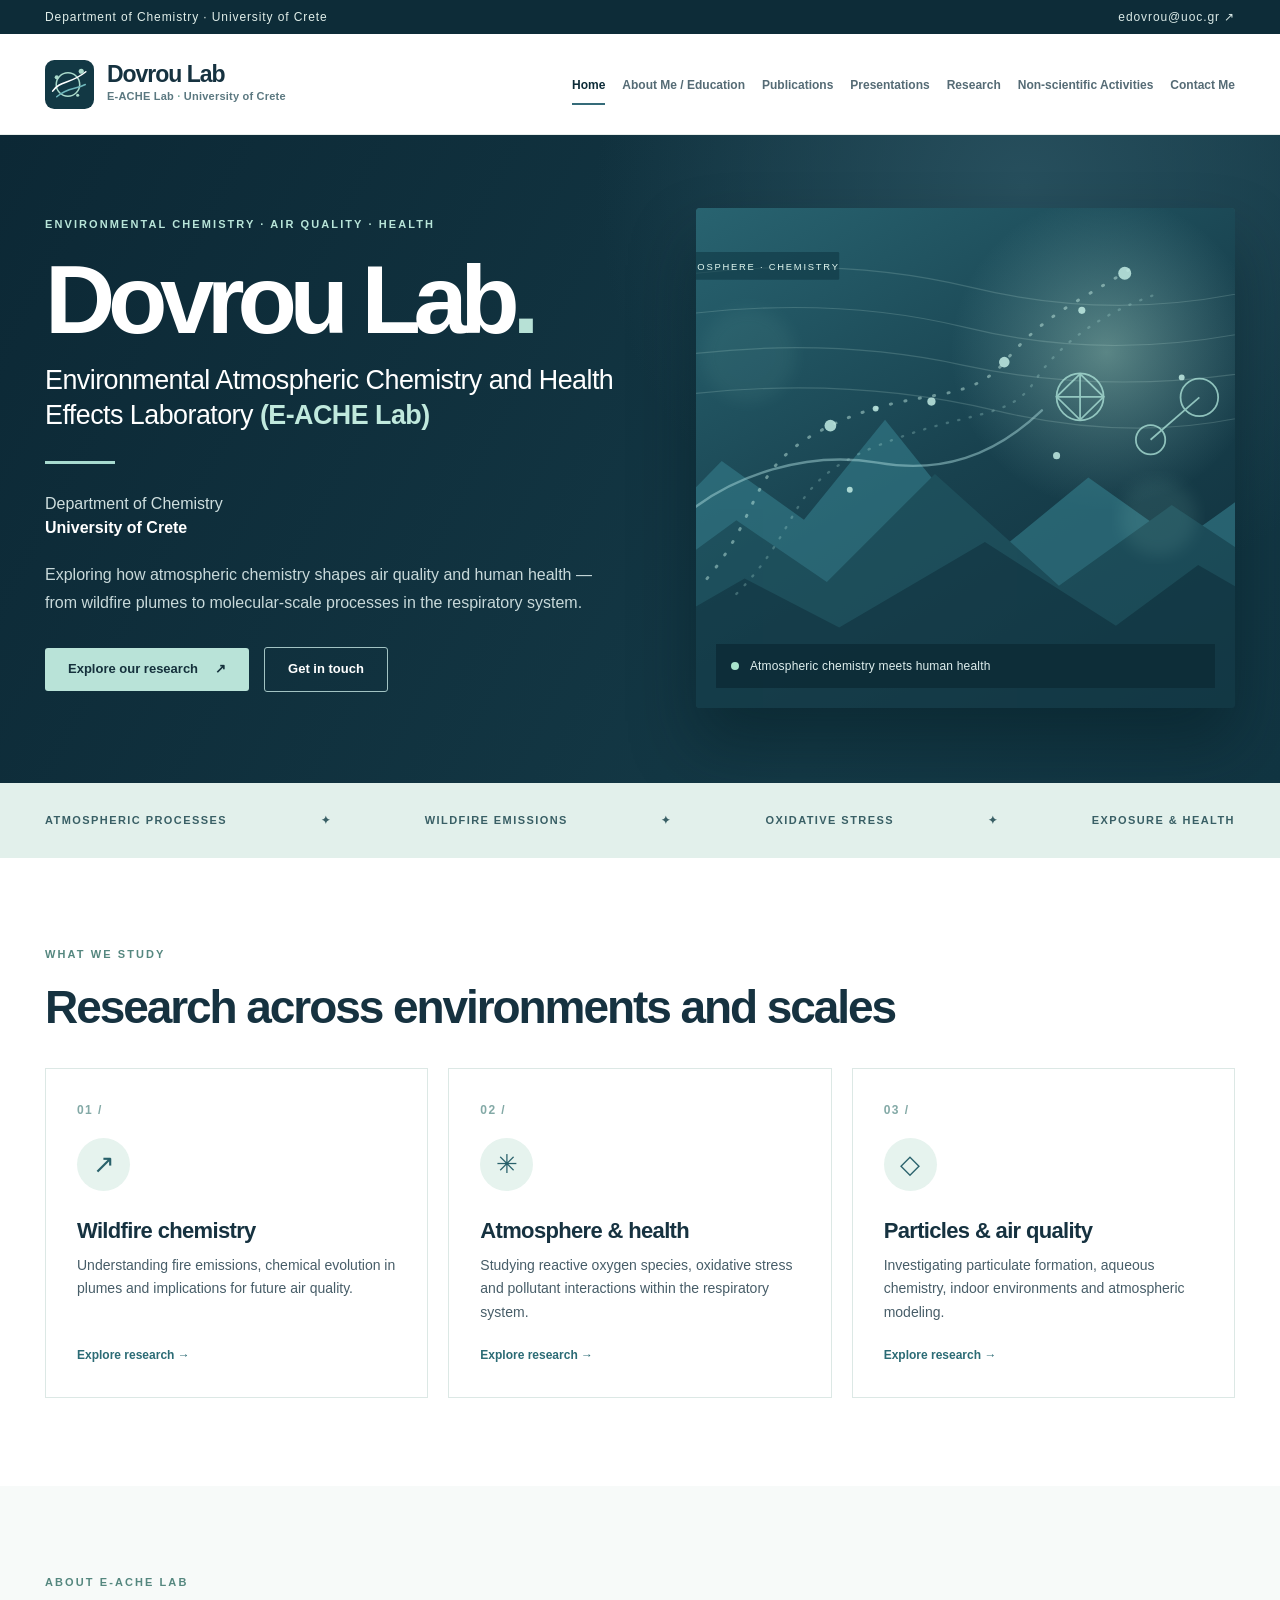
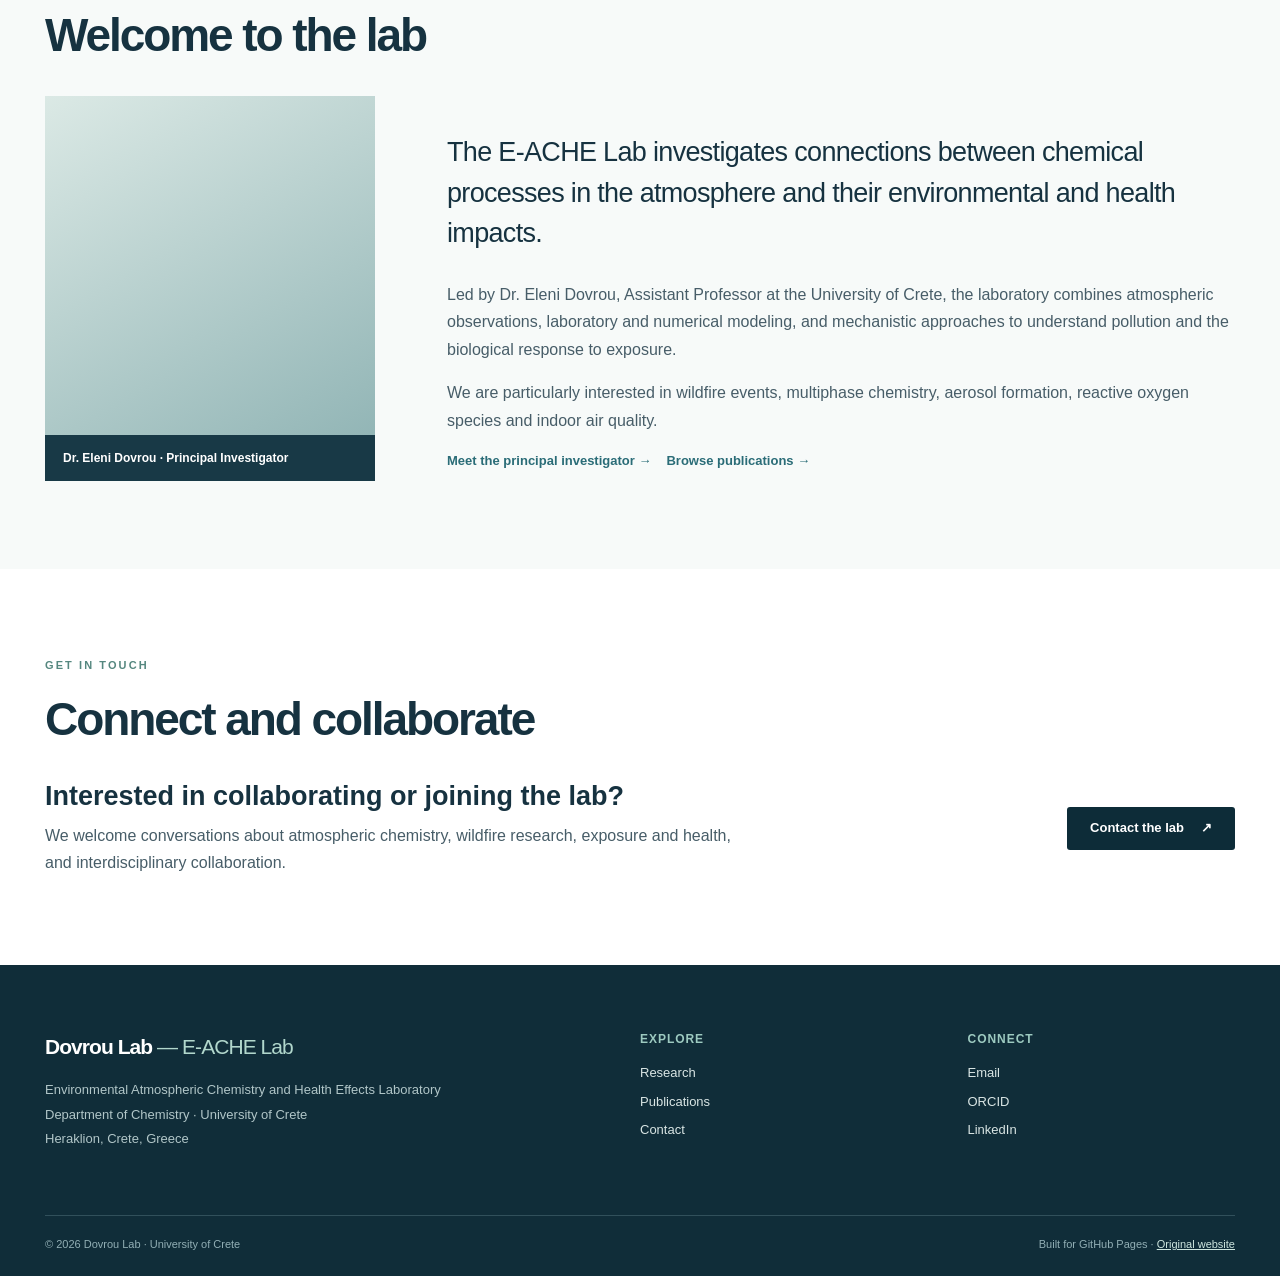
==== index.html @ 95f40e35 "Add files via upload" ====
<!doctype html>
<html lang="en">
<head>
<meta charset="utf-8">
<meta name="viewport" content="width=device-width, initial-scale=1">
<meta name="theme-color" content="#113341">
<meta name="description" content="Environmental Atmospheric Chemistry and Health Effects Laboratory (E-ACHE Lab), Department of Chemistry, University of Crete. Research on wildfire chemistry, air quality and human health.">
<title>Home | Dovrou Lab - Environmental Atmospheric Chemistry and Health Effects Laboratory (E-ACHE Lab) | Department of Chemistry | University of Crete</title>
<link rel="icon" type="image/svg+xml" href="assets/favicon.svg">
<link rel="stylesheet" href="assets/style.css">
</head>
<body>
<a class="skip-link" href="#main">Skip to content</a>
<div class="utility-bar"><div class="container utility-inner"><span>Department of Chemistry · University of Crete</span><a href="mailto:edovrou@uoc.gr">edovrou@uoc.gr <span aria-hidden="true">↗</span></a></div></div>
<header class="site-header"><div class="container header-row">
<a class="brand" href="index.html" aria-label="Dovrou Lab — Home"><img src="assets/logo-mark.svg" alt="" class="brand-mark"><span class="brand-copy"><strong>Dovrou Lab</strong><small>E-ACHE Lab <span class="brand-dot">·</span> University of Crete</small></span></a>
<button class="menu-toggle" type="button" aria-expanded="false" aria-controls="site-nav" aria-label="Open navigation"><span></span><span></span><span></span></button>
<nav class="site-nav" id="site-nav" aria-label="Main navigation"><a href="index.html" aria-current="page">Home</a>
<a href="about-me.html" >About Me / Education</a>
<a href="publications.html" >Publications</a>
<a href="presentations.html" >Presentations</a>
<a href="research.html" >Research</a>
<a href="non-scientific-activities.html" >Non-scientific Activities</a>
<a href="contact-me.html" >Contact Me</a></nav>
</div></header>
<main id="main">
<section class="hero"><div class="container hero-grid"><div class="hero-text">
<div class="eyebrow light">ENVIRONMENTAL CHEMISTRY · AIR QUALITY · HEALTH</div>
<h1>Dovrou Lab<span class="hero-accent">.</span></h1><p class="hero-full-name">Environmental Atmospheric Chemistry and Health Effects Laboratory <strong>(E-ACHE Lab)</strong></p>
<div class="hero-rule"></div><p class="hero-affiliation">Department of Chemistry<br><strong>University of Crete</strong></p>
<p class="hero-lead">Exploring how atmospheric chemistry shapes air quality and human health — from wildfire plumes to molecular-scale processes in the respiratory system.</p>
<div class="button-row"><a href="research.html" class="btn btn-primary">Explore our research <span aria-hidden="true">↗</span></a><a href="contact-me.html" class="btn btn-ghost">Get in touch</a></div></div>
<div class="hero-visual"><img class="hero-art" src="assets/atmosphere.svg" alt="Illustration of atmospheric layers, mountains and particle transport"><div class="hero-caption"><span class="dot"></span> Atmospheric chemistry meets human health</div></div>
</div></section>
<section class="info-strip"><div class="container info-strip-inner"><span>ATMOSPHERIC PROCESSES</span><span aria-hidden="true">✦</span><span>WILDFIRE EMISSIONS</span><span aria-hidden="true">✦</span><span>OXIDATIVE STRESS</span><span aria-hidden="true">✦</span><span>EXPOSURE &amp; HEALTH</span></div></section><section class="section "><div class="container"><div class="eyebrow">WHAT WE STUDY</div><h2 class="section-title">Research across environments and scales</h2><div class="cards three"><a class="feature-card" href="research.html#wildfires"><span class="number">01 /</span><div class="feature-icon">↗</div><h3>Wildfire chemistry</h3><p>Understanding fire emissions, chemical evolution in plumes and implications for future air quality.</p><span class="card-link">Explore research →</span></a><a class="feature-card" href="research.html#health"><span class="number">02 /</span><div class="feature-icon">✳</div><h3>Atmosphere &amp; health</h3><p>Studying reactive oxygen species, oxidative stress and pollutant interactions within the respiratory system.</p><span class="card-link">Explore research →</span></a><a class="feature-card" href="research.html#particles"><span class="number">03 /</span><div class="feature-icon">◇</div><h3>Particles &amp; air quality</h3><p>Investigating particulate formation, aqueous chemistry, indoor environments and atmospheric modeling.</p><span class="card-link">Explore research →</span></a></div></div></section><section class="section soft"><div class="container"><div class="eyebrow">ABOUT E-ACHE LAB</div><h2 class="section-title">Welcome to the lab</h2><div class="welcome-grid"><div class="welcome-photo"><img src="https://static.wixstatic.com/media/86a80d_1ec014b81a7040d8a2a1d20123b29186~mv2.jpg/v1/fill/w_546,h_720,al_c,q_85,enc_auto/20230917_143128_n.jpg" alt="Portrait of Eleni Dovrou" loading="lazy" onerror="this.style.display='none'"><span class="image-note">Dr. Eleni Dovrou · Principal Investigator</span></div><div class="welcome-copy"><p class="large-copy">The E-ACHE Lab investigates connections between chemical processes in the atmosphere and their environmental and health impacts.</p><p>Led by Dr. Eleni Dovrou, Assistant Professor at the University of Crete, the laboratory combines atmospheric observations, laboratory and numerical modeling, and mechanistic approaches to understand pollution and the biological response to exposure.</p><p>We are particularly interested in wildfire events, multiphase chemistry, aerosol formation, reactive oxygen species and indoor air quality.</p><div class="button-row"><a href="about-me.html" class="text-link">Meet the principal investigator →</a><a href="publications.html" class="text-link">Browse publications →</a></div></div></div></div></section><section class="section "><div class="container"><div class="eyebrow">GET IN TOUCH</div><h2 class="section-title">Connect and collaborate</h2><div class="closing-grid"><div><h3>Interested in collaborating or joining the lab?</h3><p>We welcome conversations about atmospheric chemistry, wildfire research, exposure and health, and interdisciplinary collaboration.</p></div><a class="btn btn-dark" href="mailto:edovrou@uoc.gr?subject=E-ACHE%20Lab%20enquiry">Contact the lab <span aria-hidden="true">↗</span></a></div></div></section></main>
<footer class="site-footer"><div class="container footer-grid"><div><div class="footer-brand">Dovrou Lab <span>— E-ACHE Lab</span></div><p>Environmental Atmospheric Chemistry and Health Effects Laboratory<br>Department of Chemistry · University of Crete<br>Heraklion, Crete, Greece</p></div><div class="footer-links"><b>Explore</b><a href="research.html">Research</a><a href="publications.html">Publications</a><a href="contact-me.html">Contact</a></div><div class="footer-links"><b>Connect</b><a href="mailto:edovrou@uoc.gr">Email</a><a href="https://orcid.org/0000-0003-0564-9573" target="_blank" rel="noopener noreferrer">ORCID</a><a href="https://www.linkedin.com/in/eleni-dovrou-5372a9a3/" target="_blank" rel="noopener noreferrer">LinkedIn</a></div></div><div class="container footer-bottom"><span>© <span id="year">2026</span> Dovrou Lab · University of Crete</span><span>Built for GitHub Pages · <a href="https://dovrouel.wixsite.com/elenidovrou" target="_blank" rel="noopener noreferrer">Original website</a></span></div></footer>
<script src="assets/main.js" defer></script>
</body></html>
---- assets/style.css ----
/* E-ACHE Lab — easy-to-edit static GitHub Pages theme */
:root{--ink:#163240;--deep:#0d2c38;--deep2:#163c49;--body:#475d68;--accent:#b7e1d6;--mint:#d9ede7;--mint2:#f0f7f5;--paper:#fff;--mist:#f7faf9;--border:#dce8e5;--blue:#356b79;--shadow:0 20px 60px rgba(13,44,56,.09);--max:1190px}
*{box-sizing:border-box}html{scroll-behavior:smooth}body{margin:0;color:var(--ink);background:var(--paper);font:16px/1.72 -apple-system,BlinkMacSystemFont,"Segoe UI",Arial,sans-serif;-webkit-font-smoothing:antialiased}img{max-width:100%;height:auto}a{color:inherit}a:hover{text-decoration:none}a:focus-visible,button:focus-visible{outline:3px solid #65a5ac;outline-offset:4px}.container{width:min(var(--max),calc(100% - 72px));margin:auto}.skip-link{position:absolute;z-index:1000;top:-90px;left:12px;color:#fff;background:var(--deep);padding:12px 18px}.skip-link:focus{top:12px}.utility-bar{background:var(--deep);color:#e0eee9;font-size:12px;letter-spacing:.075em}.utility-inner{min-height:34px;display:flex;align-items:center;justify-content:space-between;gap:16px}.utility-inner a{text-decoration:none;color:#d9e9e6}.utility-inner a:hover{color:white}.site-header{position:relative;z-index:40;background:#fff;box-shadow:0 1px 0 #e8eeeb}.header-row{min-height:100px;display:flex;align-items:center;justify-content:space-between;gap:28px}.brand{display:inline-flex;gap:13px;align-items:center;text-decoration:none;flex-shrink:0}.brand-mark{width:49px;height:49px}.brand-copy{display:flex;flex-direction:column;gap:0}.brand-copy strong{font-size:23px;letter-spacing:-.045em;font-weight:780;line-height:1.12}.brand-copy small{font-size:11px;font-weight:700;letter-spacing:.02em;color:#5b7880}.brand-dot{color:#79a99f}.site-nav{display:flex;align-items:center;gap:17px}.site-nav a{padding:37px 0 34px;min-height:44px;text-decoration:none;font-size:12px;white-space:nowrap;font-weight:650;color:#556b75;position:relative;transition:color .2s}.site-nav a:after{content:"";position:absolute;bottom:25px;height:2px;left:0;right:0;background:var(--blue);transform:scaleX(0);transform-origin:left;transition:transform .2s}.site-nav a:hover,.site-nav a[aria-current="page"]{color:var(--deep)}.site-nav a[aria-current="page"]:after,.site-nav a:hover:after{transform:scaleX(1)}.menu-toggle{display:none;background:white;border:1px solid var(--border);border-radius:7px;padding:10px;cursor:pointer}.menu-toggle span{display:block;width:22px;height:2px;margin:4px 0;background:var(--ink)}
.eyebrow{text-transform:uppercase;font-size:11px;line-height:1.5;font-weight:800;letter-spacing:.19em;color:#55877f;margin-bottom:18px}.eyebrow.light{color:#b8e5d9}.hero{position:relative;background:radial-gradient(circle at 80% 8%,#274f5d 0,transparent 36%),linear-gradient(118deg,#0c2835 0,#143946 70%,#113542 100%);color:#fff;overflow:hidden}.hero-grid{display:grid;grid-template-columns:minmax(0,1.05fr) minmax(0,.95fr);align-items:center;gap:55px;min-height:635px}.hero-text{padding:82px 0 91px}.hero h1{font-size:clamp(64px,7.6vw,112px);font-weight:760;line-height:1;letter-spacing:-.075em;margin:0 0 15px}.hero-accent{color:var(--accent)}.hero-full-name{max-width:690px;font-size:clamp(21px,2.1vw,29px);line-height:1.3;font-weight:410;letter-spacing:-.02em;margin:0}.hero-full-name strong{font-weight:750;color:#c0e9dd}.hero-rule{width:70px;height:3px;background:#a7dacf;margin:28px 0}.hero-affiliation{font-size:16px;line-height:1.5;color:#cfdfdf;margin:0 0 21px}.hero-affiliation strong{color:#fff}.hero-lead{font-size:16px;line-height:1.75;color:#c8d9da;max-width:580px;margin:0 0 30px}.button-row{display:flex;align-items:center;flex-wrap:wrap;gap:15px}.btn{border-radius:3px;text-decoration:none;padding:13px 23px;display:inline-flex;align-items:center;justify-content:center;gap:17px;font-size:13px;line-height:1.3;font-weight:760;transition:transform .2s,box-shadow .2s,background .2s}.btn:hover{transform:translateY(-2px);box-shadow:0 12px 30px rgba(0,0,0,.12)}.btn-primary{color:#15313c;background:#b9e3d8}.btn-primary:hover{background:#d8f1e9}.btn-ghost{color:#fff;border:1px solid #a2c3c3}.btn-ghost:hover{background:#ffffff1c}.btn-dark{color:#fff;background:var(--deep)}.btn-dark:hover{background:#235262}.hero-visual{position:relative;height:500px;border-radius:4px;background:linear-gradient(150deg,#3e7680aa,#16425044);box-shadow:0 35px 65px #03161b66;overflow:hidden}.hero-art{width:100%;height:100%;object-fit:cover}.hero-caption{position:absolute;bottom:20px;left:20px;right:20px;background:#0d2c38e8;color:#dfefee;padding:12px 15px;display:flex;align-items:center;gap:11px;font-size:12px;letter-spacing:.015em}.dot{width:8px;height:8px;flex-shrink:0;border-radius:50%;background:#a9e4ce}.info-strip{background:#e2f0eb}.info-strip-inner{display:flex;gap:18px;flex-wrap:wrap;min-height:75px;align-items:center;justify-content:space-between;font-size:11px;font-weight:780;letter-spacing:.13em;color:#395f65}.section{padding:88px 0}.section.soft{background:var(--mist)}.section-title{font-size:clamp(30px,4vw,46px);letter-spacing:-.045em;line-height:1.2;font-weight:750;margin:0 0 33px}.cards{display:grid;gap:20px}.cards.three{grid-template-columns:repeat(3,1fr)}.feature-card{border:1px solid var(--border);padding:31px;min-height:320px;display:flex;flex-direction:column;text-decoration:none;transition:transform .2s,box-shadow .2s,border .2s;background:#fff}.feature-card:hover{transform:translateY(-5px);box-shadow:var(--shadow);border-color:#a7cdc5}.feature-card .number{font-weight:750;color:#83a9a6;letter-spacing:.12em;font-size:12px}.feature-icon{display:grid;place-items:center;background:#e6f3ee;color:#29616b;border-radius:50%;width:53px;height:53px;margin:17px 0;font-size:26px}.feature-card h3{font-size:22px;letter-spacing:-.03em;margin:4px 0}.feature-card p{color:var(--body);font-size:14px;line-height:1.7;margin:0 0 20px}.card-link{margin-top:auto;font-size:12px;font-weight:800;color:#2b6b75}.welcome-grid{display:grid;grid-template-columns:330px minmax(0,1fr);gap:72px;align-items:center}.welcome-photo{min-height:385px;background:linear-gradient(150deg,#dbe9e5,#8cb1b2);position:relative;display:flex;flex-direction:column;justify-content:flex-end}.welcome-photo img{width:100%;height:430px;object-fit:cover;object-position:center 35%;display:block}.image-note{display:block;background:#183946;color:white;font-size:12px;font-weight:700;padding:13px 18px}.welcome-copy p{color:var(--body)}.welcome-copy .large-copy,.large-copy{font-size:clamp(20px,2.6vw,27px);line-height:1.5;color:var(--ink);font-weight:480;letter-spacing:-.025em}.text-link{font-size:13px;text-decoration:none;font-weight:750;color:#2a6c77}.text-link:hover{text-decoration:underline}.closing-grid{display:flex;gap:40px;align-items:center;justify-content:space-between}.closing-grid h3{font-size:27px;line-height:1.25;margin:0 0 8px}.closing-grid p{color:var(--body);margin:0;max-width:700px}.closing-grid .btn{flex-shrink:0}.page-intro{background:linear-gradient(130deg,#f1f7f4,#e9f2f0);padding:80px 0 73px;border-bottom:1px solid var(--border)}.page-intro h1{font-size:clamp(40px,5vw,65px);letter-spacing:-.057em;line-height:1.13;margin:0 0 14px}.page-intro p{font-size:17px;color:#55717a;margin:0;max-width:690px}.bio-grid{display:grid;grid-template-columns:minmax(0,1fr) 370px;gap:70px;align-items:start}.bio-grid p{color:var(--body)}.bio-role{font-weight:760;color:#357b82;font-size:14px;margin:-18px 0 22px}.profile-portrait{background:linear-gradient(120deg,#dceee9,#a7c5c5);min-height:330px}.profile-portrait img{display:block;width:100%;height:330px;object-fit:cover}.photo-credit{display:block;font-size:11px;padding:12px 14px;color:#43606b}.small-note{font-size:12px;color:#7d8c91!important}.timeline{max-width:860px}.timeline-entry{display:grid;grid-template-columns:140px 1fr;gap:45px;padding:25px 0;border-top:1px solid var(--border)}.timeline-entry:last-child{border-bottom:1px solid var(--border)}.time{font-size:25px;font-weight:800;color:#3c7e7d}.timeline-entry h3{font-size:20px;margin:0 0 4px;letter-spacing:-.025em}.timeline-entry p{color:var(--body);margin:0}.experience-list{display:grid;grid-template-columns:repeat(2,1fr);gap:24px}.experience-list article{padding:27px;border:1px solid var(--border)}.experience-list h3{font-size:19px;line-height:1.4;margin:4px 0 9px}.experience-list p{margin:0;color:var(--body);font-size:14px}.badge-small{font-size:10px;font-weight:800;letter-spacing:.14em;color:#51877f}.tag-list{display:flex;flex-wrap:wrap;gap:11px}.tag-list span{background:#e3eeea;color:#34535b;font-size:13px;padding:10px 15px;border-radius:3px;font-weight:600}.research-lead{display:grid;grid-template-columns:1.05fr .95fr;gap:58px;align-items:center}.research-lead p{color:var(--body)}.research-lead .large-copy{color:var(--ink)}.research-lead img{border-radius:3px;width:100%;height:360px;object-fit:cover;background:#154658}.research-areas{border-top:1px solid #cddeda}.research-area{display:grid;grid-template-columns:75px 1fr 30px;gap:35px;align-items:start;padding:37px 5px;border-bottom:1px solid #cddeda;scroll-margin-top:40px}.research-number{font-size:12px;font-weight:780;letter-spacing:.11em;color:#62a29c}.research-area h2{font-size:26px;margin:-8px 0 8px;letter-spacing:-.035em}.research-area p{color:var(--body);max-width:820px;margin:0}.research-area>a{text-decoration:none;font-size:22px;color:#578a8c}.section-intro{color:var(--body);max-width:780px}.institution-grid,.social-grid{display:grid;grid-template-columns:repeat(2,1fr);gap:17px;margin-top:29px}.institution-grid a,.social-grid a{border:1px solid var(--border);padding:24px;text-decoration:none;display:flex;justify-content:space-between;align-items:center;gap:20px;transition:background .2s}.institution-grid a:hover,.social-grid a:hover{background:var(--mint2)}.institution-grid strong,.social-grid strong{font-size:15px;max-width:230px}.institution-grid span,.social-grid span{font-size:12px;color:#618085;text-align:right;max-width:190px}.research-figure{max-width:820px}.research-figure img{display:block;width:100%;background:#e5f1ed;border:1px solid var(--border)}.research-figure p{font-size:12px;color:#6d8289;margin:8px 0}.list-heading{display:flex;align-items:end;justify-content:space-between;gap:40px;margin-bottom:34px}.list-heading h2{font-size:27px;letter-spacing:-.025em;margin:0}.list-heading p{max-width:420px;font-size:13px;color:#697e84;margin:0}.publication-list,.presentation-list{max-width:1040px}.year-label{font-size:15px;font-weight:840;letter-spacing:.13em;color:#487d7b;background:var(--mint2);padding:10px 16px;margin-top:28px;margin-bottom:8px}.publication,.presentation{border-bottom:1px solid var(--border);padding:20px 8px 22px}.publication h3,.presentation h3{font-size:17px;line-height:1.48;margin:0 0 7px;letter-spacing:-.013em;font-weight:720}.publication h3 a{text-decoration:none}.publication h3 a:hover{color:#397b82}.publication h3 span{font-size:14px;color:#5b9397;white-space:nowrap}.publication-authors,.pres-authors{color:#5b6f78;font-size:13px;line-height:1.6;margin:4px 0}.pub-journal{color:#27717a;font-weight:700;font-size:12px;margin:7px 0 0}.presentation-tag{text-transform:uppercase;font-size:10px;font-weight:800;letter-spacing:.14em;color:#4d8582;margin-bottom:7px}.pres-event{font-size:13px;color:#355f69;margin:0}.activity-layout{display:grid;grid-template-columns:60px minmax(0,1fr) 110px;align-items:start;gap:34px;border-bottom:1px solid var(--border);padding:42px 0}.activity-layout:first-child{padding-top:0}.activity-num{font-size:13px;font-weight:790;letter-spacing:.13em;color:#7ca8a2}.activity-layout h2{font-size:27px;letter-spacing:-.025em;margin:-10px 0 15px}.activity-layout p{color:var(--body);margin:0 0 13px}.activity-symbol{font-size:70px;font-weight:300;line-height:1;color:#a1c9c4;text-align:center}.simple-cta{display:flex;justify-content:space-between;align-items:center;gap:40px}.simple-cta p{max-width:700px;color:var(--body)}.contact-grid{display:grid;grid-template-columns:minmax(0,1fr) minmax(320px,.87fr);gap:90px;align-items:start}.contact-grid p{color:var(--body)}.contact-grid .large-copy{color:var(--ink)}.contact-card{background:#f3f8f6;padding:40px;border:1px solid #e1ece7}.contact-card h3{font-size:26px;letter-spacing:-.035em;margin:0 0 10px}.contact-card p{font-size:14px;margin:0}.contact-separator{height:1px;background:#cbded9;margin:28px 0 20px}.contact-field{display:flex;flex-direction:column;margin:12px 0}.contact-field span{font-size:11px;font-weight:800;text-transform:uppercase;letter-spacing:.11em;color:#76908e}.contact-field a{color:#287480;font-size:17px;text-decoration:none;font-weight:700;overflow-wrap:anywhere}.contact-field a:hover{text-decoration:underline}
.site-footer{background:#102d39;color:#d9e5e4;padding:64px 0 22px}.footer-grid{display:grid;grid-template-columns:2fr 1fr 1fr;gap:60px}.footer-brand{font-size:21px;font-weight:770;color:#fff;letter-spacing:-.045em}.footer-brand span{color:#b1d7cc;font-weight:500}.footer-grid p{font-size:13px;line-height:1.9;color:#b1c6c8}.footer-links{display:flex;flex-direction:column;gap:6px;align-items:flex-start}.footer-links b{font-size:12px;letter-spacing:.08em;text-transform:uppercase;color:#9dcac0;margin-bottom:7px}.footer-links a{font-size:13px;text-decoration:none;color:#d9e5e4}.footer-links a:hover{text-decoration:underline}.footer-bottom{border-top:1px solid #31505b;margin-top:50px;padding-top:19px;display:flex;justify-content:space-between;gap:20px;color:#92afb5;font-size:11px}.footer-bottom a{color:#cee6df}
@media(max-width:1150px){.menu-toggle{display:block}.header-row{min-height:82px}.site-nav{display:none;position:absolute;left:0;right:0;top:100%;background:#fff;padding:15px max(26px,calc((100vw - var(--max))/2));box-shadow:0 20px 30px #0d2c3824;flex-direction:column;align-items:stretch;gap:0}.site-nav.open{display:flex}.site-nav a{padding:13px 6px;border-bottom:1px solid #e8efed;font-size:14px}.site-nav a:after{display:none}.hero-grid{gap:28px}}
@media(max-width:800px){.container{width:min(var(--max),calc(100% - 40px))}.hero-grid,.welcome-grid,.bio-grid,.research-lead,.contact-grid{grid-template-columns:1fr;gap:35px}.hero-grid{padding-bottom:50px;min-height:0}.hero-text{padding:70px 0 10px}.hero-visual{height:340px}.hero h1{font-size:clamp(55px,11vw,82px)}.hero-full-name{max-width:700px}.info-strip-inner{justify-content:center;padding:19px 0;gap:10px 15px;min-height:0}.info-strip-inner span{font-size:10px}.info-strip-inner span[aria-hidden]{display:none}.section{padding:58px 0}.page-intro{padding:56px 0}.cards.three{grid-template-columns:1fr}.feature-card{min-height:245px}.welcome-photo{max-width:450px}.experience-list,.institution-grid,.social-grid{grid-template-columns:1fr}.contact-grid{gap:36px}.footer-grid{grid-template-columns:1fr 1fr;gap:32px}.footer-grid>div:first-child{grid-column:1/-1}.closing-grid,.simple-cta,.list-heading{align-items:start;flex-direction:column;gap:18px}.activity-layout{grid-template-columns:38px 1fr;gap:15px}.activity-symbol{display:none}}
@media(max-width:520px){.utility-inner{font-size:10px}.utility-inner span:first-child{max-width:190px;line-height:1.3}.brand-copy strong{font-size:21px}.brand-copy small{font-size:10px}.brand-mark{width:41px}.hero-visual{height:270px}.hero h1{font-size:62px}.hero-full-name{font-size:22px}.button-row{align-items:stretch;gap:12px}.hero .button-row .btn{width:100%}.section-title{font-size:32px}.timeline-entry{grid-template-columns:1fr;gap:4px;padding:18px 0}.timeline-entry .time{font-size:17px}.research-area{grid-template-columns:28px 1fr 20px;gap:12px}.research-area h2{font-size:21px}.contact-card{padding:25px}.footer-grid{grid-template-columns:1fr}.footer-grid>div:first-child{grid-column:auto}.footer-bottom{flex-direction:column;gap:7px}.institution-grid a,.social-grid a{align-items:start;flex-direction:column;gap:5px}.institution-grid span,.social-grid span{text-align:left}.feature-card{padding:24px}}
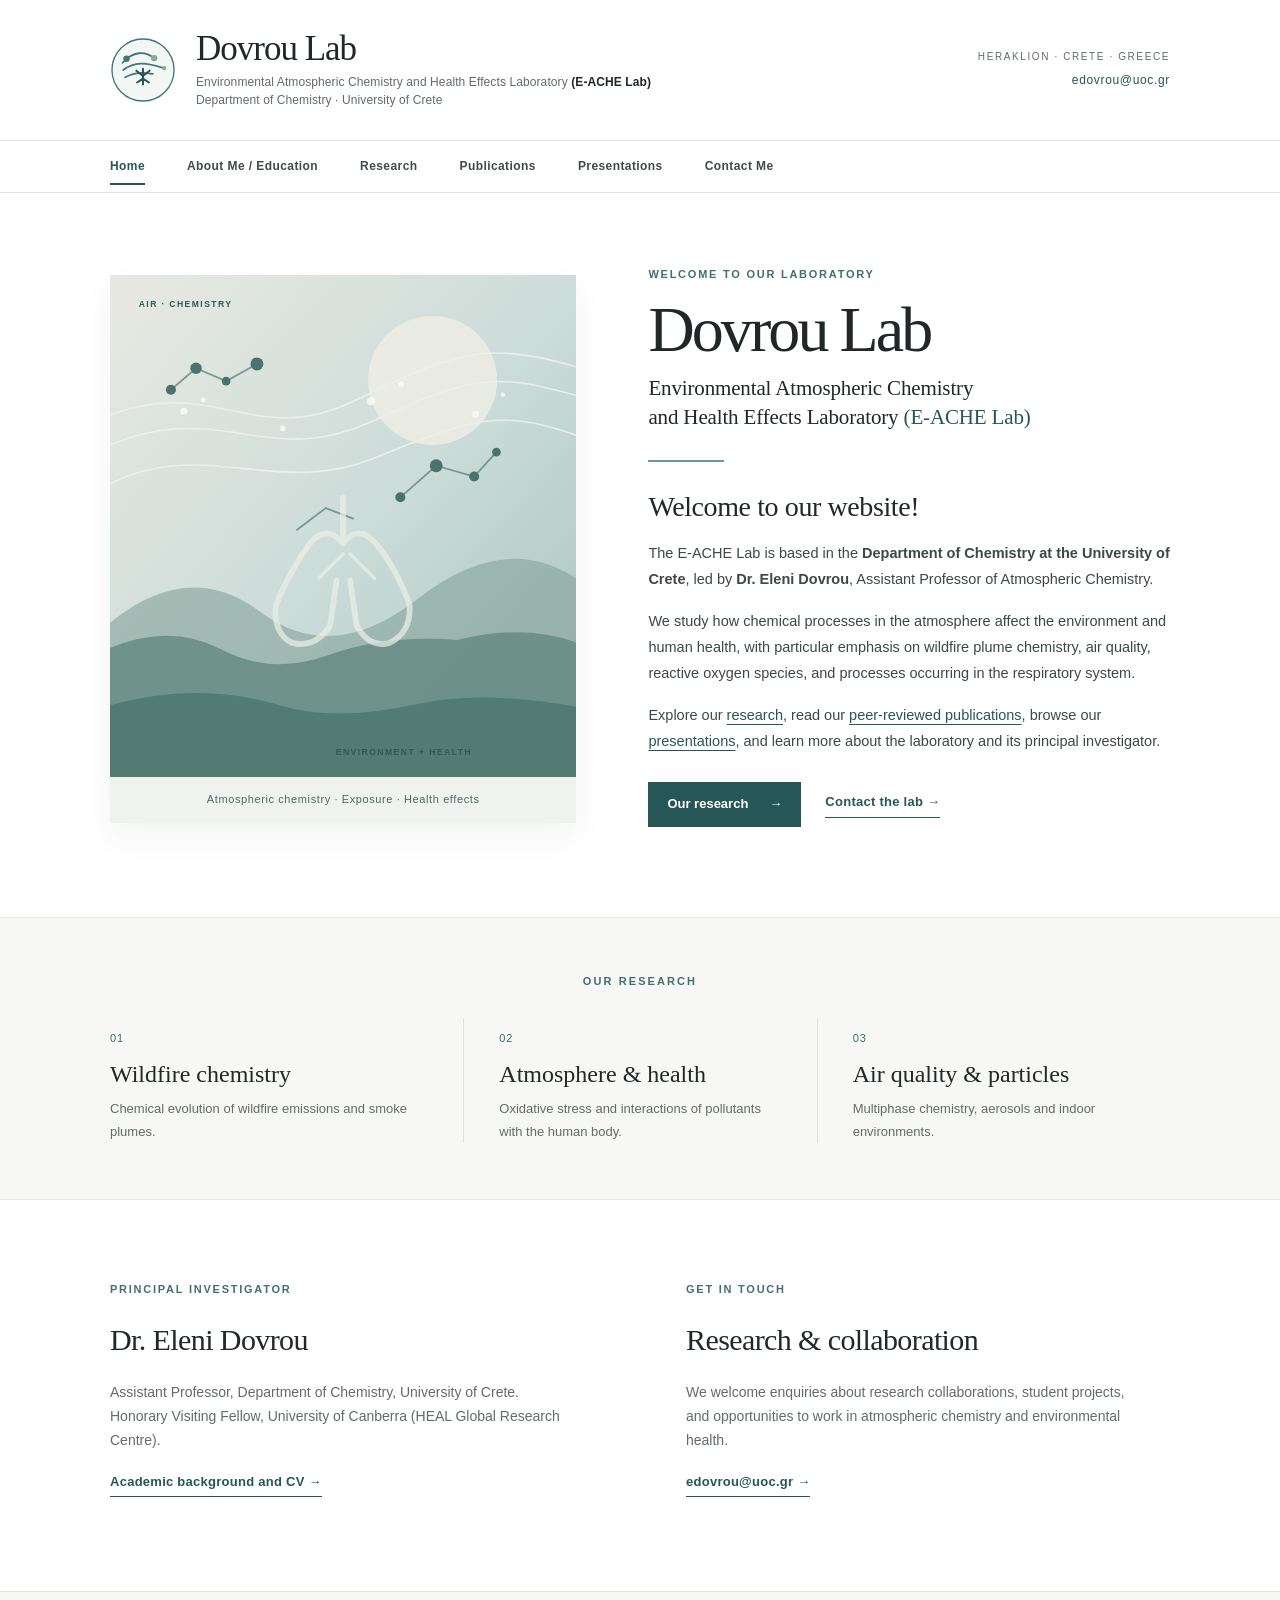
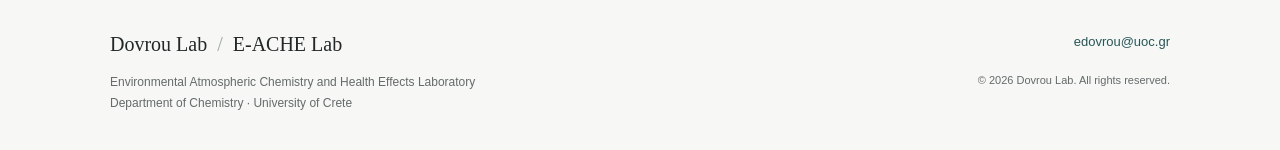
==== commit cb3ca339: "Add files via upload" ====
--- a/index.html
+++ b/index.html
@@ -3,36 +3,40 @@
 <head>
 <meta charset="utf-8">
 <meta name="viewport" content="width=device-width, initial-scale=1">
-<meta name="theme-color" content="#113341">
-<meta name="description" content="Environmental Atmospheric Chemistry and Health Effects Laboratory (E-ACHE Lab), Department of Chemistry, University of Crete. Research on wildfire chemistry, air quality and human health.">
-<title>Home | Dovrou Lab - Environmental Atmospheric Chemistry and Health Effects Laboratory (E-ACHE Lab) | Department of Chemistry | University of Crete</title>
-<link rel="icon" type="image/svg+xml" href="assets/favicon.svg">
+<meta name="description" content="Dovrou Lab – Environmental Atmospheric Chemistry and Health Effects Laboratory (E-ACHE Lab) | Department of Chemistry | University of Crete">
+<meta name="theme-color" content="#f9f8f5">
+<title>Home | Dovrou Lab – Environmental Atmospheric Chemistry and Health Effects Laboratory (E-ACHE Lab) | Department of Chemistry | University of Crete</title>
+<link rel="icon" href="assets/lab-symbol.svg" type="image/svg+xml">
 <link rel="stylesheet" href="assets/style.css">
+<script src="assets/main.js" defer></script>
 </head>
 <body>
-<a class="skip-link" href="#main">Skip to content</a>
-<div class="utility-bar"><div class="container utility-inner"><span>Department of Chemistry · University of Crete</span><a href="mailto:edovrou@uoc.gr">edovrou@uoc.gr <span aria-hidden="true">↗</span></a></div></div>
-<header class="site-header"><div class="container header-row">
-<a class="brand" href="index.html" aria-label="Dovrou Lab — Home"><img src="assets/logo-mark.svg" alt="" class="brand-mark"><span class="brand-copy"><strong>Dovrou Lab</strong><small>E-ACHE Lab <span class="brand-dot">·</span> University of Crete</small></span></a>
-<button class="menu-toggle" type="button" aria-expanded="false" aria-controls="site-nav" aria-label="Open navigation"><span></span><span></span><span></span></button>
-<nav class="site-nav" id="site-nav" aria-label="Main navigation"><a href="index.html" aria-current="page">Home</a>
-<a href="about-me.html" >About Me / Education</a>
-<a href="publications.html" >Publications</a>
-<a href="presentations.html" >Presentations</a>
-<a href="research.html" >Research</a>
-<a href="non-scientific-activities.html" >Non-scientific Activities</a>
-<a href="contact-me.html" >Contact Me</a></nav>
-</div></header>
-<main id="main">
-<section class="hero"><div class="container hero-grid"><div class="hero-text">
-<div class="eyebrow light">ENVIRONMENTAL CHEMISTRY · AIR QUALITY · HEALTH</div>
-<h1>Dovrou Lab<span class="hero-accent">.</span></h1><p class="hero-full-name">Environmental Atmospheric Chemistry and Health Effects Laboratory <strong>(E-ACHE Lab)</strong></p>
-<div class="hero-rule"></div><p class="hero-affiliation">Department of Chemistry<br><strong>University of Crete</strong></p>
-<p class="hero-lead">Exploring how atmospheric chemistry shapes air quality and human health — from wildfire plumes to molecular-scale processes in the respiratory system.</p>
-<div class="button-row"><a href="research.html" class="btn btn-primary">Explore our research <span aria-hidden="true">↗</span></a><a href="contact-me.html" class="btn btn-ghost">Get in touch</a></div></div>
-<div class="hero-visual"><img class="hero-art" src="assets/atmosphere.svg" alt="Illustration of atmospheric layers, mountains and particle transport"><div class="hero-caption"><span class="dot"></span> Atmospheric chemistry meets human health</div></div>
-</div></section>
-<section class="info-strip"><div class="container info-strip-inner"><span>ATMOSPHERIC PROCESSES</span><span aria-hidden="true">✦</span><span>WILDFIRE EMISSIONS</span><span aria-hidden="true">✦</span><span>OXIDATIVE STRESS</span><span aria-hidden="true">✦</span><span>EXPOSURE &amp; HEALTH</span></div></section><section class="section "><div class="container"><div class="eyebrow">WHAT WE STUDY</div><h2 class="section-title">Research across environments and scales</h2><div class="cards three"><a class="feature-card" href="research.html#wildfires"><span class="number">01 /</span><div class="feature-icon">↗</div><h3>Wildfire chemistry</h3><p>Understanding fire emissions, chemical evolution in plumes and implications for future air quality.</p><span class="card-link">Explore research →</span></a><a class="feature-card" href="research.html#health"><span class="number">02 /</span><div class="feature-icon">✳</div><h3>Atmosphere &amp; health</h3><p>Studying reactive oxygen species, oxidative stress and pollutant interactions within the respiratory system.</p><span class="card-link">Explore research →</span></a><a class="feature-card" href="research.html#particles"><span class="number">03 /</span><div class="feature-icon">◇</div><h3>Particles &amp; air quality</h3><p>Investigating particulate formation, aqueous chemistry, indoor environments and atmospheric modeling.</p><span class="card-link">Explore research →</span></a></div></div></section><section class="section soft"><div class="container"><div class="eyebrow">ABOUT E-ACHE LAB</div><h2 class="section-title">Welcome to the lab</h2><div class="welcome-grid"><div class="welcome-photo"><img src="https://static.wixstatic.com/media/86a80d_1ec014b81a7040d8a2a1d20123b29186~mv2.jpg/v1/fill/w_546,h_720,al_c,q_85,enc_auto/20230917_143128_n.jpg" alt="Portrait of Eleni Dovrou" loading="lazy" onerror="this.style.display='none'"><span class="image-note">Dr. Eleni Dovrou · Principal Investigator</span></div><div class="welcome-copy"><p class="large-copy">The E-ACHE Lab investigates connections between chemical processes in the atmosphere and their environmental and health impacts.</p><p>Led by Dr. Eleni Dovrou, Assistant Professor at the University of Crete, the laboratory combines atmospheric observations, laboratory and numerical modeling, and mechanistic approaches to understand pollution and the biological response to exposure.</p><p>We are particularly interested in wildfire events, multiphase chemistry, aerosol formation, reactive oxygen species and indoor air quality.</p><div class="button-row"><a href="about-me.html" class="text-link">Meet the principal investigator →</a><a href="publications.html" class="text-link">Browse publications →</a></div></div></div></div></section><section class="section "><div class="container"><div class="eyebrow">GET IN TOUCH</div><h2 class="section-title">Connect and collaborate</h2><div class="closing-grid"><div><h3>Interested in collaborating or joining the lab?</h3><p>We welcome conversations about atmospheric chemistry, wildfire research, exposure and health, and interdisciplinary collaboration.</p></div><a class="btn btn-dark" href="mailto:edovrou@uoc.gr?subject=E-ACHE%20Lab%20enquiry">Contact the lab <span aria-hidden="true">↗</span></a></div></div></section></main>
-<footer class="site-footer"><div class="container footer-grid"><div><div class="footer-brand">Dovrou Lab <span>— E-ACHE Lab</span></div><p>Environmental Atmospheric Chemistry and Health Effects Laboratory<br>Department of Chemistry · University of Crete<br>Heraklion, Crete, Greece</p></div><div class="footer-links"><b>Explore</b><a href="research.html">Research</a><a href="publications.html">Publications</a><a href="contact-me.html">Contact</a></div><div class="footer-links"><b>Connect</b><a href="mailto:edovrou@uoc.gr">Email</a><a href="https://orcid.org/0000-0003-0564-9573" target="_blank" rel="noopener noreferrer">ORCID</a><a href="https://www.linkedin.com/in/eleni-dovrou-5372a9a3/" target="_blank" rel="noopener noreferrer">LinkedIn</a></div></div><div class="container footer-bottom"><span>© <span id="year">2026</span> Dovrou Lab · University of Crete</span><span>Built for GitHub Pages · <a href="https://dovrouel.wixsite.com/elenidovrou" target="_blank" rel="noopener noreferrer">Original website</a></span></div></footer>
-<script src="assets/main.js" defer></script>
+<a class="skip" href="#main">Skip to content</a>
+<header class="site-head">
+  <div class="shell head-top">
+    <a class="identity" href="index.html" aria-label="Dovrou Lab home">
+      <img src="assets/lab-symbol.svg" alt="" class="lab-symbol">
+      <span class="identity-text"><strong>Dovrou Lab</strong><small>Environmental Atmospheric Chemistry and Health Effects Laboratory <b>(E-ACHE Lab)</b><br>Department of Chemistry · University of Crete</small></span>
+    </a>
+    <div class="head-contact"><span>HERAKLION · CRETE · GREECE</span><a href="mailto:edovrou@uoc.gr">edovrou@uoc.gr</a></div>
+    <button class="menu-button" id="menu-button" type="button" aria-label="Open navigation" aria-controls="site-nav" aria-expanded="false">Menu <span aria-hidden="true">☰</span></button>
+  </div>
+  <nav id="site-nav" class="main-nav" aria-label="Main navigation"><div class="shell nav-inner"><a href="index.html" aria-current="page">Home</a>
+<a href="about-me.html">About Me / Education</a>
+<a href="research.html">Research</a>
+<a href="publications.html">Publications</a>
+<a href="presentations.html">Presentations</a>
+<a href="contact-me.html">Contact Me</a></div></nav>
+</header>
+<main id="main"><section class="home-hero shell">
+  <div class="hero-art"><img src="assets/atmospheric-study.svg" alt="Original illustration of reactive atmospheric molecules, wildfire smoke, and a human respiratory system" width="650" height="700"><div class="art-credit">Atmospheric chemistry · Exposure · Health effects</div></div>
+  <div class="hero-copy"><div class="small-kicker">WELCOME TO OUR LABORATORY</div><h1>Dovrou Lab</h1><div class="hero-subtitle">Environmental Atmospheric Chemistry<br>and Health Effects Laboratory <em>(E-ACHE Lab)</em></div><div class="short-rule"></div><h2>Welcome to our website!</h2>
+  <p>The E-ACHE Lab is based in the <strong>Department of Chemistry at the University of Crete</strong>, led by <strong>Dr. Eleni Dovrou</strong>, Assistant Professor of Atmospheric Chemistry.</p>
+  <p>We study how chemical processes in the atmosphere affect the environment and human health, with particular emphasis on wildfire plume chemistry, air quality, reactive oxygen species, and processes occurring in the respiratory system.</p>
+  <p>Explore our <a href="research.html">research</a>, read our <a href="publications.html">peer-reviewed publications</a>, browse our <a href="presentations.html">presentations</a>, and learn more about the laboratory and its principal investigator.</p>
+  <div class="hero-actions"><a class="button-primary" href="research.html">Our research <span aria-hidden="true">→</span></a><a class="plain-link" href="contact-me.html">Contact the lab →</a></div></div>
+</section>
+<section class="focus-band"><div class="shell"><div class="eyebrow-line">OUR RESEARCH</div><div class="focus-grid"><a href="research.html#wildfires"><span>01</span><h3>Wildfire chemistry</h3><p>Chemical evolution of wildfire emissions and smoke plumes.</p></a><a href="research.html#health"><span>02</span><h3>Atmosphere &amp; health</h3><p>Oxidative stress and interactions of pollutants with the human body.</p></a><a href="research.html#air-quality"><span>03</span><h3>Air quality &amp; particles</h3><p>Multiphase chemistry, aerosols and indoor environments.</p></a></div></div></section>
+<section class="shell home-bottom"><div><div class="small-kicker">PRINCIPAL INVESTIGATOR</div><h2>Dr. Eleni Dovrou</h2><p>Assistant Professor, Department of Chemistry, University of Crete. Honorary Visiting Fellow, University of Canberra (HEAL Global Research Centre).</p><a class="under-link" href="about-me.html">Academic background and CV →</a></div><div><div class="small-kicker">GET IN TOUCH</div><h2>Research &amp; collaboration</h2><p>We welcome enquiries about research collaborations, student projects, and opportunities to work in atmospheric chemistry and environmental health.</p><a class="under-link" href="mailto:edovrou@uoc.gr">edovrou@uoc.gr →</a></div></section></main>
+<footer class="site-footer"><div class="shell footer-inner"><div><span class="footer-name">Dovrou Lab <span class="foot-separator">/</span> E-ACHE Lab</span><p>Environmental Atmospheric Chemistry and Health Effects Laboratory<br>Department of Chemistry · University of Crete</p></div><div><a href="mailto:edovrou@uoc.gr">edovrou@uoc.gr</a><div class="footer-small">© <span id="copyright-year">2026</span> Dovrou Lab. All rights reserved.</div></div></div></footer>
 </body></html>
--- a/assets/style.css
+++ b/assets/style.css
@@ -1,8 +1,182 @@
-/* E-ACHE Lab — easy-to-edit static GitHub Pages theme */
-:root{--ink:#163240;--deep:#0d2c38;--deep2:#163c49;--body:#475d68;--accent:#b7e1d6;--mint:#d9ede7;--mint2:#f0f7f5;--paper:#fff;--mist:#f7faf9;--border:#dce8e5;--blue:#356b79;--shadow:0 20px 60px rgba(13,44,56,.09);--max:1190px}
-*{box-sizing:border-box}html{scroll-behavior:smooth}body{margin:0;color:var(--ink);background:var(--paper);font:16px/1.72 -apple-system,BlinkMacSystemFont,"Segoe UI",Arial,sans-serif;-webkit-font-smoothing:antialiased}img{max-width:100%;height:auto}a{color:inherit}a:hover{text-decoration:none}a:focus-visible,button:focus-visible{outline:3px solid #65a5ac;outline-offset:4px}.container{width:min(var(--max),calc(100% - 72px));margin:auto}.skip-link{position:absolute;z-index:1000;top:-90px;left:12px;color:#fff;background:var(--deep);padding:12px 18px}.skip-link:focus{top:12px}.utility-bar{background:var(--deep);color:#e0eee9;font-size:12px;letter-spacing:.075em}.utility-inner{min-height:34px;display:flex;align-items:center;justify-content:space-between;gap:16px}.utility-inner a{text-decoration:none;color:#d9e9e6}.utility-inner a:hover{color:white}.site-header{position:relative;z-index:40;background:#fff;box-shadow:0 1px 0 #e8eeeb}.header-row{min-height:100px;display:flex;align-items:center;justify-content:space-between;gap:28px}.brand{display:inline-flex;gap:13px;align-items:center;text-decoration:none;flex-shrink:0}.brand-mark{width:49px;height:49px}.brand-copy{display:flex;flex-direction:column;gap:0}.brand-copy strong{font-size:23px;letter-spacing:-.045em;font-weight:780;line-height:1.12}.brand-copy small{font-size:11px;font-weight:700;letter-spacing:.02em;color:#5b7880}.brand-dot{color:#79a99f}.site-nav{display:flex;align-items:center;gap:17px}.site-nav a{padding:37px 0 34px;min-height:44px;text-decoration:none;font-size:12px;white-space:nowrap;font-weight:650;color:#556b75;position:relative;transition:color .2s}.site-nav a:after{content:"";position:absolute;bottom:25px;height:2px;left:0;right:0;background:var(--blue);transform:scaleX(0);transform-origin:left;transition:transform .2s}.site-nav a:hover,.site-nav a[aria-current="page"]{color:var(--deep)}.site-nav a[aria-current="page"]:after,.site-nav a:hover:after{transform:scaleX(1)}.menu-toggle{display:none;background:white;border:1px solid var(--border);border-radius:7px;padding:10px;cursor:pointer}.menu-toggle span{display:block;width:22px;height:2px;margin:4px 0;background:var(--ink)}
-.eyebrow{text-transform:uppercase;font-size:11px;line-height:1.5;font-weight:800;letter-spacing:.19em;color:#55877f;margin-bottom:18px}.eyebrow.light{color:#b8e5d9}.hero{position:relative;background:radial-gradient(circle at 80% 8%,#274f5d 0,transparent 36%),linear-gradient(118deg,#0c2835 0,#143946 70%,#113542 100%);color:#fff;overflow:hidden}.hero-grid{display:grid;grid-template-columns:minmax(0,1.05fr) minmax(0,.95fr);align-items:center;gap:55px;min-height:635px}.hero-text{padding:82px 0 91px}.hero h1{font-size:clamp(64px,7.6vw,112px);font-weight:760;line-height:1;letter-spacing:-.075em;margin:0 0 15px}.hero-accent{color:var(--accent)}.hero-full-name{max-width:690px;font-size:clamp(21px,2.1vw,29px);line-height:1.3;font-weight:410;letter-spacing:-.02em;margin:0}.hero-full-name strong{font-weight:750;color:#c0e9dd}.hero-rule{width:70px;height:3px;background:#a7dacf;margin:28px 0}.hero-affiliation{font-size:16px;line-height:1.5;color:#cfdfdf;margin:0 0 21px}.hero-affiliation strong{color:#fff}.hero-lead{font-size:16px;line-height:1.75;color:#c8d9da;max-width:580px;margin:0 0 30px}.button-row{display:flex;align-items:center;flex-wrap:wrap;gap:15px}.btn{border-radius:3px;text-decoration:none;padding:13px 23px;display:inline-flex;align-items:center;justify-content:center;gap:17px;font-size:13px;line-height:1.3;font-weight:760;transition:transform .2s,box-shadow .2s,background .2s}.btn:hover{transform:translateY(-2px);box-shadow:0 12px 30px rgba(0,0,0,.12)}.btn-primary{color:#15313c;background:#b9e3d8}.btn-primary:hover{background:#d8f1e9}.btn-ghost{color:#fff;border:1px solid #a2c3c3}.btn-ghost:hover{background:#ffffff1c}.btn-dark{color:#fff;background:var(--deep)}.btn-dark:hover{background:#235262}.hero-visual{position:relative;height:500px;border-radius:4px;background:linear-gradient(150deg,#3e7680aa,#16425044);box-shadow:0 35px 65px #03161b66;overflow:hidden}.hero-art{width:100%;height:100%;object-fit:cover}.hero-caption{position:absolute;bottom:20px;left:20px;right:20px;background:#0d2c38e8;color:#dfefee;padding:12px 15px;display:flex;align-items:center;gap:11px;font-size:12px;letter-spacing:.015em}.dot{width:8px;height:8px;flex-shrink:0;border-radius:50%;background:#a9e4ce}.info-strip{background:#e2f0eb}.info-strip-inner{display:flex;gap:18px;flex-wrap:wrap;min-height:75px;align-items:center;justify-content:space-between;font-size:11px;font-weight:780;letter-spacing:.13em;color:#395f65}.section{padding:88px 0}.section.soft{background:var(--mist)}.section-title{font-size:clamp(30px,4vw,46px);letter-spacing:-.045em;line-height:1.2;font-weight:750;margin:0 0 33px}.cards{display:grid;gap:20px}.cards.three{grid-template-columns:repeat(3,1fr)}.feature-card{border:1px solid var(--border);padding:31px;min-height:320px;display:flex;flex-direction:column;text-decoration:none;transition:transform .2s,box-shadow .2s,border .2s;background:#fff}.feature-card:hover{transform:translateY(-5px);box-shadow:var(--shadow);border-color:#a7cdc5}.feature-card .number{font-weight:750;color:#83a9a6;letter-spacing:.12em;font-size:12px}.feature-icon{display:grid;place-items:center;background:#e6f3ee;color:#29616b;border-radius:50%;width:53px;height:53px;margin:17px 0;font-size:26px}.feature-card h3{font-size:22px;letter-spacing:-.03em;margin:4px 0}.feature-card p{color:var(--body);font-size:14px;line-height:1.7;margin:0 0 20px}.card-link{margin-top:auto;font-size:12px;font-weight:800;color:#2b6b75}.welcome-grid{display:grid;grid-template-columns:330px minmax(0,1fr);gap:72px;align-items:center}.welcome-photo{min-height:385px;background:linear-gradient(150deg,#dbe9e5,#8cb1b2);position:relative;display:flex;flex-direction:column;justify-content:flex-end}.welcome-photo img{width:100%;height:430px;object-fit:cover;object-position:center 35%;display:block}.image-note{display:block;background:#183946;color:white;font-size:12px;font-weight:700;padding:13px 18px}.welcome-copy p{color:var(--body)}.welcome-copy .large-copy,.large-copy{font-size:clamp(20px,2.6vw,27px);line-height:1.5;color:var(--ink);font-weight:480;letter-spacing:-.025em}.text-link{font-size:13px;text-decoration:none;font-weight:750;color:#2a6c77}.text-link:hover{text-decoration:underline}.closing-grid{display:flex;gap:40px;align-items:center;justify-content:space-between}.closing-grid h3{font-size:27px;line-height:1.25;margin:0 0 8px}.closing-grid p{color:var(--body);margin:0;max-width:700px}.closing-grid .btn{flex-shrink:0}.page-intro{background:linear-gradient(130deg,#f1f7f4,#e9f2f0);padding:80px 0 73px;border-bottom:1px solid var(--border)}.page-intro h1{font-size:clamp(40px,5vw,65px);letter-spacing:-.057em;line-height:1.13;margin:0 0 14px}.page-intro p{font-size:17px;color:#55717a;margin:0;max-width:690px}.bio-grid{display:grid;grid-template-columns:minmax(0,1fr) 370px;gap:70px;align-items:start}.bio-grid p{color:var(--body)}.bio-role{font-weight:760;color:#357b82;font-size:14px;margin:-18px 0 22px}.profile-portrait{background:linear-gradient(120deg,#dceee9,#a7c5c5);min-height:330px}.profile-portrait img{display:block;width:100%;height:330px;object-fit:cover}.photo-credit{display:block;font-size:11px;padding:12px 14px;color:#43606b}.small-note{font-size:12px;color:#7d8c91!important}.timeline{max-width:860px}.timeline-entry{display:grid;grid-template-columns:140px 1fr;gap:45px;padding:25px 0;border-top:1px solid var(--border)}.timeline-entry:last-child{border-bottom:1px solid var(--border)}.time{font-size:25px;font-weight:800;color:#3c7e7d}.timeline-entry h3{font-size:20px;margin:0 0 4px;letter-spacing:-.025em}.timeline-entry p{color:var(--body);margin:0}.experience-list{display:grid;grid-template-columns:repeat(2,1fr);gap:24px}.experience-list article{padding:27px;border:1px solid var(--border)}.experience-list h3{font-size:19px;line-height:1.4;margin:4px 0 9px}.experience-list p{margin:0;color:var(--body);font-size:14px}.badge-small{font-size:10px;font-weight:800;letter-spacing:.14em;color:#51877f}.tag-list{display:flex;flex-wrap:wrap;gap:11px}.tag-list span{background:#e3eeea;color:#34535b;font-size:13px;padding:10px 15px;border-radius:3px;font-weight:600}.research-lead{display:grid;grid-template-columns:1.05fr .95fr;gap:58px;align-items:center}.research-lead p{color:var(--body)}.research-lead .large-copy{color:var(--ink)}.research-lead img{border-radius:3px;width:100%;height:360px;object-fit:cover;background:#154658}.research-areas{border-top:1px solid #cddeda}.research-area{display:grid;grid-template-columns:75px 1fr 30px;gap:35px;align-items:start;padding:37px 5px;border-bottom:1px solid #cddeda;scroll-margin-top:40px}.research-number{font-size:12px;font-weight:780;letter-spacing:.11em;color:#62a29c}.research-area h2{font-size:26px;margin:-8px 0 8px;letter-spacing:-.035em}.research-area p{color:var(--body);max-width:820px;margin:0}.research-area>a{text-decoration:none;font-size:22px;color:#578a8c}.section-intro{color:var(--body);max-width:780px}.institution-grid,.social-grid{display:grid;grid-template-columns:repeat(2,1fr);gap:17px;margin-top:29px}.institution-grid a,.social-grid a{border:1px solid var(--border);padding:24px;text-decoration:none;display:flex;justify-content:space-between;align-items:center;gap:20px;transition:background .2s}.institution-grid a:hover,.social-grid a:hover{background:var(--mint2)}.institution-grid strong,.social-grid strong{font-size:15px;max-width:230px}.institution-grid span,.social-grid span{font-size:12px;color:#618085;text-align:right;max-width:190px}.research-figure{max-width:820px}.research-figure img{display:block;width:100%;background:#e5f1ed;border:1px solid var(--border)}.research-figure p{font-size:12px;color:#6d8289;margin:8px 0}.list-heading{display:flex;align-items:end;justify-content:space-between;gap:40px;margin-bottom:34px}.list-heading h2{font-size:27px;letter-spacing:-.025em;margin:0}.list-heading p{max-width:420px;font-size:13px;color:#697e84;margin:0}.publication-list,.presentation-list{max-width:1040px}.year-label{font-size:15px;font-weight:840;letter-spacing:.13em;color:#487d7b;background:var(--mint2);padding:10px 16px;margin-top:28px;margin-bottom:8px}.publication,.presentation{border-bottom:1px solid var(--border);padding:20px 8px 22px}.publication h3,.presentation h3{font-size:17px;line-height:1.48;margin:0 0 7px;letter-spacing:-.013em;font-weight:720}.publication h3 a{text-decoration:none}.publication h3 a:hover{color:#397b82}.publication h3 span{font-size:14px;color:#5b9397;white-space:nowrap}.publication-authors,.pres-authors{color:#5b6f78;font-size:13px;line-height:1.6;margin:4px 0}.pub-journal{color:#27717a;font-weight:700;font-size:12px;margin:7px 0 0}.presentation-tag{text-transform:uppercase;font-size:10px;font-weight:800;letter-spacing:.14em;color:#4d8582;margin-bottom:7px}.pres-event{font-size:13px;color:#355f69;margin:0}.activity-layout{display:grid;grid-template-columns:60px minmax(0,1fr) 110px;align-items:start;gap:34px;border-bottom:1px solid var(--border);padding:42px 0}.activity-layout:first-child{padding-top:0}.activity-num{font-size:13px;font-weight:790;letter-spacing:.13em;color:#7ca8a2}.activity-layout h2{font-size:27px;letter-spacing:-.025em;margin:-10px 0 15px}.activity-layout p{color:var(--body);margin:0 0 13px}.activity-symbol{font-size:70px;font-weight:300;line-height:1;color:#a1c9c4;text-align:center}.simple-cta{display:flex;justify-content:space-between;align-items:center;gap:40px}.simple-cta p{max-width:700px;color:var(--body)}.contact-grid{display:grid;grid-template-columns:minmax(0,1fr) minmax(320px,.87fr);gap:90px;align-items:start}.contact-grid p{color:var(--body)}.contact-grid .large-copy{color:var(--ink)}.contact-card{background:#f3f8f6;padding:40px;border:1px solid #e1ece7}.contact-card h3{font-size:26px;letter-spacing:-.035em;margin:0 0 10px}.contact-card p{font-size:14px;margin:0}.contact-separator{height:1px;background:#cbded9;margin:28px 0 20px}.contact-field{display:flex;flex-direction:column;margin:12px 0}.contact-field span{font-size:11px;font-weight:800;text-transform:uppercase;letter-spacing:.11em;color:#76908e}.contact-field a{color:#287480;font-size:17px;text-decoration:none;font-weight:700;overflow-wrap:anywhere}.contact-field a:hover{text-decoration:underline}
-.site-footer{background:#102d39;color:#d9e5e4;padding:64px 0 22px}.footer-grid{display:grid;grid-template-columns:2fr 1fr 1fr;gap:60px}.footer-brand{font-size:21px;font-weight:770;color:#fff;letter-spacing:-.045em}.footer-brand span{color:#b1d7cc;font-weight:500}.footer-grid p{font-size:13px;line-height:1.9;color:#b1c6c8}.footer-links{display:flex;flex-direction:column;gap:6px;align-items:flex-start}.footer-links b{font-size:12px;letter-spacing:.08em;text-transform:uppercase;color:#9dcac0;margin-bottom:7px}.footer-links a{font-size:13px;text-decoration:none;color:#d9e5e4}.footer-links a:hover{text-decoration:underline}.footer-bottom{border-top:1px solid #31505b;margin-top:50px;padding-top:19px;display:flex;justify-content:space-between;gap:20px;color:#92afb5;font-size:11px}.footer-bottom a{color:#cee6df}
-@media(max-width:1150px){.menu-toggle{display:block}.header-row{min-height:82px}.site-nav{display:none;position:absolute;left:0;right:0;top:100%;background:#fff;padding:15px max(26px,calc((100vw - var(--max))/2));box-shadow:0 20px 30px #0d2c3824;flex-direction:column;align-items:stretch;gap:0}.site-nav.open{display:flex}.site-nav a{padding:13px 6px;border-bottom:1px solid #e8efed;font-size:14px}.site-nav a:after{display:none}.hero-grid{gap:28px}}
-@media(max-width:800px){.container{width:min(var(--max),calc(100% - 40px))}.hero-grid,.welcome-grid,.bio-grid,.research-lead,.contact-grid{grid-template-columns:1fr;gap:35px}.hero-grid{padding-bottom:50px;min-height:0}.hero-text{padding:70px 0 10px}.hero-visual{height:340px}.hero h1{font-size:clamp(55px,11vw,82px)}.hero-full-name{max-width:700px}.info-strip-inner{justify-content:center;padding:19px 0;gap:10px 15px;min-height:0}.info-strip-inner span{font-size:10px}.info-strip-inner span[aria-hidden]{display:none}.section{padding:58px 0}.page-intro{padding:56px 0}.cards.three{grid-template-columns:1fr}.feature-card{min-height:245px}.welcome-photo{max-width:450px}.experience-list,.institution-grid,.social-grid{grid-template-columns:1fr}.contact-grid{gap:36px}.footer-grid{grid-template-columns:1fr 1fr;gap:32px}.footer-grid>div:first-child{grid-column:1/-1}.closing-grid,.simple-cta,.list-heading{align-items:start;flex-direction:column;gap:18px}.activity-layout{grid-template-columns:38px 1fr;gap:15px}.activity-symbol{display:none}}
-@media(max-width:520px){.utility-inner{font-size:10px}.utility-inner span:first-child{max-width:190px;line-height:1.3}.brand-copy strong{font-size:21px}.brand-copy small{font-size:10px}.brand-mark{width:41px}.hero-visual{height:270px}.hero h1{font-size:62px}.hero-full-name{font-size:22px}.button-row{align-items:stretch;gap:12px}.hero .button-row .btn{width:100%}.section-title{font-size:32px}.timeline-entry{grid-template-columns:1fr;gap:4px;padding:18px 0}.timeline-entry .time{font-size:17px}.research-area{grid-template-columns:28px 1fr 20px;gap:12px}.research-area h2{font-size:21px}.contact-card{padding:25px}.footer-grid{grid-template-columns:1fr}.footer-grid>div:first-child{grid-column:auto}.footer-bottom{flex-direction:column;gap:7px}.institution-grid a,.social-grid a{align-items:start;flex-direction:column;gap:5px}.institution-grid span,.social-grid span{text-align:left}.feature-card{padding:24px}}
+/* E-ACHE Lab: Wix-inspired light academic design.
+   Edit these colour values to change the entire site. */
+:root{
+  --paper:#ffffff;
+  --cloud:#f7f7f5;
+  --mist:#f2f3f1;
+  --ink:#222728;
+  --quiet:#646b6b;
+  --line:#dfe3e0;
+  --green:#426f71;
+  --dark-green:#275657;
+  --tint:#e8efed;
+  --serif:Georgia,'Times New Roman',serif;
+  --sans:Arial,Helvetica,sans-serif;
+}
+*,*:before,*:after{box-sizing:border-box}
+html{scroll-behavior:smooth;scroll-padding-top:22px}
+body{margin:0;background:var(--paper);color:var(--ink);font-family:var(--sans);font-size:16px;line-height:1.74;-webkit-font-smoothing:antialiased}
+img{max-width:100%;height:auto}
+a{color:var(--dark-green);text-underline-offset:4px}
+a:hover{color:#0e3738}
+a:focus-visible,button:focus-visible{outline:3px solid #75a5a4;outline-offset:3px}
+.shell{width:min(1060px,calc(100% - 66px));margin-inline:auto}
+.skip{position:absolute;top:-100px;left:10px;background:#fff;padding:10px;z-index:1000}.skip:focus{top:10px}
+.site-head{background:#fff;border-bottom:1px solid var(--line)}
+.head-top{min-height:140px;display:flex;align-items:center;justify-content:space-between;gap:35px;padding:26px 0}
+.identity{display:flex;align-items:center;gap:20px;color:var(--ink);text-decoration:none;min-width:0}
+.identity:hover{color:var(--ink)}
+.lab-symbol{width:66px;height:66px;flex:0 0 66px}
+.identity-text{display:flex;flex-direction:column;gap:5px}
+.identity-text strong{font-family:var(--serif);font-weight:400;font-size:35px;line-height:1.07;letter-spacing:-1px}
+.identity-text small{font-size:12px;line-height:1.56;color:var(--quiet);letter-spacing:.1px}
+.identity-text small b{font-weight:600;color:var(--ink)}
+.head-contact{text-align:right;font-size:12px;letter-spacing:.055em;line-height:2.05;white-space:nowrap}
+.head-contact span{display:block;font-size:10px;letter-spacing:.16em;color:var(--quiet)}
+.head-contact a{text-decoration:none}
+.main-nav{border-top:1px solid var(--line)}
+.nav-inner{display:flex;align-items:center;justify-content:flex-start;flex-wrap:wrap;gap:0}
+.main-nav a{padding:15px 21px;position:relative;font-size:12px;letter-spacing:.035em;font-weight:600;text-decoration:none;color:#43494a;transition:color .2s ease}
+.main-nav a:first-child{padding-left:0}
+.main-nav a:after{content:"";height:2px;position:absolute;left:21px;right:21px;bottom:7px;background:transparent}
+.main-nav a:first-child:after{left:0}
+.main-nav a:hover,.main-nav a[aria-current="page"]{color:var(--dark-green)}
+.main-nav a[aria-current="page"]:after{background:var(--dark-green)}
+.menu-button{display:none;background:white;border:1px solid var(--line);padding:9px 13px;font:inherit;font-size:13px;color:var(--ink);cursor:pointer}
+.small-kicker{font-size:11px;font-weight:700;letter-spacing:.16em;color:var(--green);text-transform:uppercase}
+h1,h2,h3,p{margin-top:0}
+h1,h2{font-weight:400}
+/* HOME: photography-like editorial left art, welcoming copy to the right */
+.home-hero{display:grid;grid-template-columns:44% 1fr;gap:72px;align-items:center;padding-top:72px;padding-bottom:84px}
+.hero-art{background:#e8ecea;position:relative;min-width:0;box-shadow:0 14px 32px rgba(23,40,40,.05)}
+.hero-art img{display:block;width:100%;height:auto}
+.art-credit{padding:13px 18px;background:#f0f2ef;font-size:11px;letter-spacing:.055em;color:#536567;text-align:center}
+.hero-copy{padding:0 0 6px}
+.hero-copy h1{font-family:var(--serif);font-size:clamp(48px,5vw,72px);line-height:1.07;letter-spacing:-2.9px;margin:12px 0 10px;color:#212626}
+.hero-subtitle{font-family:var(--serif);font-size:21px;line-height:1.35;letter-spacing:-.15px}
+.hero-subtitle em{font-style:normal;color:var(--dark-green);white-space:nowrap}
+.short-rule{width:76px;height:2px;background:#699a97;margin:29px 0 27px}
+.hero-copy h2{font-family:var(--serif);font-size:28px;letter-spacing:-.4px;line-height:1.3;margin-bottom:14px}
+.hero-copy p{font-size:14.5px;line-height:1.8;color:#3f4747;margin-bottom:16px}
+.hero-actions{display:flex;align-items:center;gap:24px;flex-wrap:wrap;margin-top:28px}
+.button-primary{background:var(--dark-green);padding:11px 19px;display:inline-flex;align-items:center;gap:21px;color:white;text-decoration:none;font-size:13px;font-weight:600;transition:background .2s ease}
+.button-primary:hover{color:white;background:#173c3c}
+.plain-link,.under-link{text-decoration:none;border-bottom:1px solid currentColor;font-size:13px;font-weight:600;letter-spacing:.02em;padding-bottom:3px}
+.focus-band{background:var(--cloud);border-block:1px solid #e9ebe7;padding:54px 0 56px}
+.eyebrow-line{text-align:center;font-size:11px;color:var(--green);font-weight:700;letter-spacing:.19em;margin-bottom:27px}
+.focus-grid{display:grid;grid-template-columns:repeat(3,1fr);gap:0}
+.focus-grid a{color:var(--ink);padding:5px 35px 0;text-decoration:none;border-left:1px solid var(--line)}
+.focus-grid a:first-child{padding-left:0;border-left:0}.focus-grid a:last-child{padding-right:0}
+.focus-grid a span{font-size:11px;letter-spacing:.08em;color:var(--green)}
+.focus-grid a h3{font-family:var(--serif);font-weight:400;font-size:24px;line-height:1.3;margin:8px 0}
+.focus-grid a p{font-size:13px;color:var(--quiet);line-height:1.75;margin:0}
+.focus-grid a:hover h3{color:var(--green)}
+.home-bottom{padding-top:80px;padding-bottom:94px;display:grid;grid-template-columns:1fr 1fr;gap:92px}
+.home-bottom h2{font-family:var(--serif);font-size:30px;letter-spacing:-.6px;margin:14px 0}
+.home-bottom p{font-size:14px;color:var(--quiet);max-width:450px}
+.home-bottom .under-link{display:inline-block;margin-top:4px}
+/* Standard pages */
+.page-heading{padding-top:62px;padding-bottom:31px;border-bottom:1px solid var(--line)}
+.page-heading h1{font-family:var(--serif);font-size:clamp(44px,5vw,64px);letter-spacing:-1.9px;line-height:1.17;margin:11px 0 10px}
+.page-heading p{font-size:15px;color:var(--quiet);margin:0;max-width:760px}
+.page-two-col{display:grid;grid-template-columns:minmax(0,1fr) 238px;gap:74px;padding-top:56px;padding-bottom:94px}
+.primary-col{min-width:0}.primary-col p,.readable-column p{line-height:1.83;color:#454d4d;font-size:14px}
+.biography{padding-bottom:24px}.bio-title{font-family:var(--serif);font-size:34px;margin-bottom:5px;letter-spacing:-.7px}
+.bio-role{color:var(--green);font-size:13px;font-weight:600;margin-bottom:22px}
+.bio-contact{display:flex;gap:25px;flex-wrap:wrap;margin:25px 0 0;font-size:13px;font-weight:600}
+.side-panel{position:sticky;top:20px;border-left:2px solid #dbe5e1;padding:2px 0 3px 20px;display:flex;flex-direction:column;gap:6px}
+.side-overline{font-size:11px;font-weight:700;letter-spacing:.17em;color:var(--quiet);margin-bottom:12px}
+.side-panel a{font-size:13px;color:var(--quiet);text-decoration:none;padding:3px 0}.side-panel a:hover{color:var(--dark-green)}
+.side-contact{margin:32px 0 0 22px}.side-contact a{font-size:13px;word-break:break-all}
+.content-section{padding-top:42px;padding-bottom:37px;border-top:1px solid var(--line)}
+.section-heading{margin-bottom:26px}.section-heading h2{font-family:var(--serif);font-size:35px;letter-spacing:-.7px;margin:7px 0 0}
+.timeline{display:flex;flex-direction:column}
+.timeline-row{display:grid;grid-template-columns:118px 1fr;gap:16px;padding:19px 0;border-top:1px solid #eceeed}
+.timeline-row:first-child{border-top:0;padding-top:0}
+.timeline-year{font-size:12px;font-weight:700;color:var(--green);padding-top:4px;line-height:1.55}
+.timeline-row h3{font-size:15px;font-weight:700;line-height:1.42;margin:0 0 7px}
+.timeline-sub{margin:0 0 5px;font-size:13px!important;color:#596363!important}
+.timeline-row p:not(.timeline-sub){font-size:13px;line-height:1.76;margin:8px 0 0}
+.subheading{font-size:16px;margin:22px 0 12px;font-weight:700}.subheading:first-child{margin-top:0}
+.simple-list{padding-left:20px;margin:0 0 21px;color:#424a4a;font-size:14px}.simple-list li{padding:4px 0}
+.awards-columns{display:grid;grid-template-columns:1fr 1fr;gap:30px}
+/* Research */
+.research-lead{display:grid;grid-template-columns:1fr 43%;gap:50px;align-items:center;padding:59px 0 45px}
+.research-intro h2{font-family:var(--serif);font-size:32px;line-height:1.35;margin-bottom:18px}
+.research-intro p{font-size:14px;line-height:1.83;color:#414848}
+.research-lead img{background:#f3f6f4;width:100%;height:auto}
+.readable-column{max-width:1060px;padding-top:20px;padding-bottom:97px}
+.readable-column>.content-section{max-width:820px}
+.project-block{border-left:3px solid var(--green);background:var(--cloud);padding:26px 30px}
+.project-meta{font-size:11px;letter-spacing:.12em;color:var(--green);font-weight:700}
+.project-block h3{font-family:var(--serif);font-weight:400;font-size:28px;margin:5px 0 12px}
+.project-block p{margin:8px 0 13px}.project-block a{font-size:13px;font-weight:600}
+.closing-line{border-top:1px solid var(--line);padding-top:34px;max-width:820px}.closing-line h2{font-family:var(--serif);font-size:30px}
+/* Publications */
+.pub-intro{padding:31px 0 10px;max-width:760px}.pub-intro p{margin:8px 0;font-size:14px}
+.pub-year{padding:21px 0 6px;max-width:930px}
+.pub-year>h2{font-family:var(--serif);font-size:33px;border-bottom:1px solid var(--line);padding-bottom:13px;margin:0 0 12px}
+.pub-item{display:grid;grid-template-columns:44px 1fr;gap:14px;border-bottom:1px solid #ecedeb;padding:23px 0 24px}
+.pub-items .pub-item:last-child{border-bottom:0}
+.pub-num{font-size:12px;color:#8a9694;padding-top:5px;font-weight:600}
+.pub-item h3{font-size:17px;line-height:1.5;font-weight:600;margin-bottom:7px;max-width:820px}
+.pub-item h3 a{color:var(--ink);text-decoration:none}.pub-item h3 a span{font-weight:400;color:var(--green)}
+.pub-item h3 a:hover{color:var(--dark-green)}
+.pub-authors{font-size:12.75px!important;color:#545b5b!important;margin:5px 0!important;max-width:830px}
+.pub-journal{font-size:13px!important;margin:7px 0 4px!important}
+.pub-doi{font-size:12px;color:var(--dark-green);word-break:break-word}
+/* Presentations */
+.jump-links{display:flex;gap:8px;flex-wrap:wrap;margin:17px 0 31px}
+.jump-links a{display:inline-block;background:var(--mist);border:1px solid var(--line);text-decoration:none;font-size:12px;padding:7px 12px}
+.presentations>.content-section{max-width:940px}
+.talk-entry{display:grid;grid-template-columns:136px 1fr;gap:22px;padding:21px 0;border-bottom:1px solid var(--line)}
+.talk-entry:first-child{padding-top:0}.talk-entry:last-child{border-bottom:0}
+.talk-date{color:var(--green);font-size:12px;font-weight:700;padding-top:4px}
+.talk-info h3{font-size:15px;line-height:1.5;font-weight:700;margin:0 0 8px}
+.talk-info p{font-size:13px!important;margin:3px 0!important}.talk-authors{font-size:12px!important;color:#667070!important}
+/* Contact */
+.contact-layout{display:grid;grid-template-columns:1fr 290px;gap:110px;padding:61px 0 112px}
+.contact-main h2{font-family:var(--serif);font-size:34px;margin-bottom:14px}
+.contact-main>p{max-width:610px;color:#454e4e;font-size:15px}
+.contact-mail{padding:24px 0 18px;border-bottom:1px solid var(--line)}
+.contact-mail span:first-child{display:block;color:var(--green);letter-spacing:.1em;font-size:11px;font-weight:700;margin-bottom:5px}
+.contact-mail a{font-family:var(--serif);text-decoration:none;font-size:28px}.contact-mail a span{font-size:16px}
+.secondary-mail a{font-size:24px}
+.contact-affiliation{padding-top:36px}.contact-affiliation h3{font-size:16px;margin-bottom:10px}.contact-affiliation p{font-size:14px;color:var(--quiet)}
+.contact-aside{background:var(--cloud);padding:27px 28px;align-self:start;display:flex;flex-direction:column;gap:10px;border-top:3px solid #739696}
+.contact-aside a{font-size:14px;font-weight:600;text-decoration:none;border-bottom:1px solid var(--line);padding:7px 0}
+.contact-aside-note{font-size:12px;line-height:1.75;color:var(--quiet);padding-top:12px}
+/* Footer */
+.site-footer{border-top:1px solid var(--line);background:var(--cloud)}
+.footer-inner{display:flex;justify-content:space-between;gap:30px;align-items:flex-start;padding-top:35px;padding-bottom:37px}
+.footer-name{font-family:var(--serif);font-size:20px;color:var(--ink)}
+.foot-separator{color:#96a7a3;margin:0 5px}
+.footer-inner p{font-size:12px;color:var(--quiet);line-height:1.7;margin:10px 0 0}
+.footer-inner>div:last-child{text-align:right}.footer-inner a{font-size:13px;text-decoration:none}
+.footer-small{margin-top:16px;font-size:11px;color:var(--quiet)}
+@media(max-width:950px){.head-top{min-height:130px}.head-contact{display:none}.home-hero{gap:42px}.hero-copy h1{font-size:52px}.hero-subtitle{font-size:18px}.page-two-col{gap:38px;grid-template-columns:minmax(0,1fr) 190px}.contact-layout{gap:45px}.main-nav a{padding-inline:13px}.main-nav a:after{left:13px;right:13px}}
+@media(max-width:740px){
+ .shell{width:min(100% - 36px,520px)}
+ .head-top{min-height:106px;padding:18px 0}.lab-symbol{height:46px;width:46px;flex-basis:46px}.identity{gap:11px}
+ .identity-text strong{font-size:26px;letter-spacing:-.7px}.identity-text small{font-size:9px;line-height:1.5;max-width:270px}
+ .menu-button{display:inline-flex;gap:8px;align-items:center;flex:0 0 auto}
+ .main-nav{display:none}.main-nav.is-open{display:block}.nav-inner{display:flex;flex-direction:column;align-items:stretch;padding:7px 0 13px}
+ .main-nav a,.main-nav a:first-child{padding:11px 6px;font-size:13px;border-bottom:1px solid #eef0ed}
+ .main-nav a:after,.main-nav a:first-child:after{left:0;right:auto;width:36px;bottom:0}
+ .home-hero{display:flex;flex-direction:column;gap:31px;padding-top:29px;padding-bottom:52px}
+ .hero-art{width:100%;max-width:500px}.hero-art img{max-height:330px;width:100%;object-fit:cover;object-position:center}
+ .hero-copy{width:100%}.hero-copy h1{font-size:52px;margin-top:7px}.hero-subtitle{font-size:18px}
+ .short-rule{margin:19px 0}.hero-copy h2{font-size:25px}.hero-copy p{font-size:14px}.hero-actions{gap:18px}
+ .focus-band{padding:39px 0}.focus-grid{grid-template-columns:1fr;gap:19px}.focus-grid a,.focus-grid a:first-child,.focus-grid a:last-child{border-left:0;border-bottom:1px solid var(--line);padding:0 0 18px}.focus-grid a:last-child{border-bottom:0;padding-bottom:0}.focus-grid a h3{font-size:23px}
+ .home-bottom{grid-template-columns:1fr;gap:38px;padding-top:47px;padding-bottom:62px}.home-bottom h2{font-size:28px}
+ .page-heading{padding-top:36px;padding-bottom:25px}.page-heading h1{font-size:44px;letter-spacing:-1.2px}
+ .page-two-col{grid-template-columns:1fr;gap:16px;padding-top:36px;padding-bottom:50px}.page-side{order:-1}.side-panel{position:static;display:flex;flex-direction:row;flex-wrap:wrap;gap:4px 14px;border:0;border-bottom:1px solid var(--line);padding:0 0 14px}.side-overline{width:100%;margin-bottom:3px}.side-panel a{font-size:12px}.side-contact{display:none}
+ .bio-title{font-size:30px}.content-section{padding-top:31px;padding-bottom:28px}.section-heading h2{font-size:31px}.timeline-row{grid-template-columns:90px 1fr;gap:11px}.timeline-year{font-size:11px}
+ .awards-columns{grid-template-columns:1fr;gap:0}
+ .research-lead{display:flex;flex-direction:column;gap:21px;padding:36px 0 15px}.research-intro h2{font-size:29px}.research-lead img{width:100%}.readable-column{padding-top:18px;padding-bottom:60px}
+ .pub-year>h2{font-size:30px}.pub-item{grid-template-columns:28px 1fr;gap:9px}.pub-item h3{font-size:15px}.pub-authors{font-size:12px!important}.pub-doi{font-size:11px}
+ .jump-links{margin:15px 0}.talk-entry{grid-template-columns:1fr;gap:4px}.talk-date{padding:0}.talk-info h3{font-size:14px}
+ .contact-layout{display:block;padding:38px 0 70px}.contact-main h2{font-size:30px}.contact-mail a{font-size:23px}.secondary-mail a{font-size:21px}.contact-aside{margin-top:25px}
+ .footer-inner{display:block;padding-top:29px;padding-bottom:26px}.footer-inner>div:last-child{text-align:left;margin-top:24px}
+}
+@media(prefers-reduced-motion:reduce){html{scroll-behavior:auto}*{transition:none!important}}
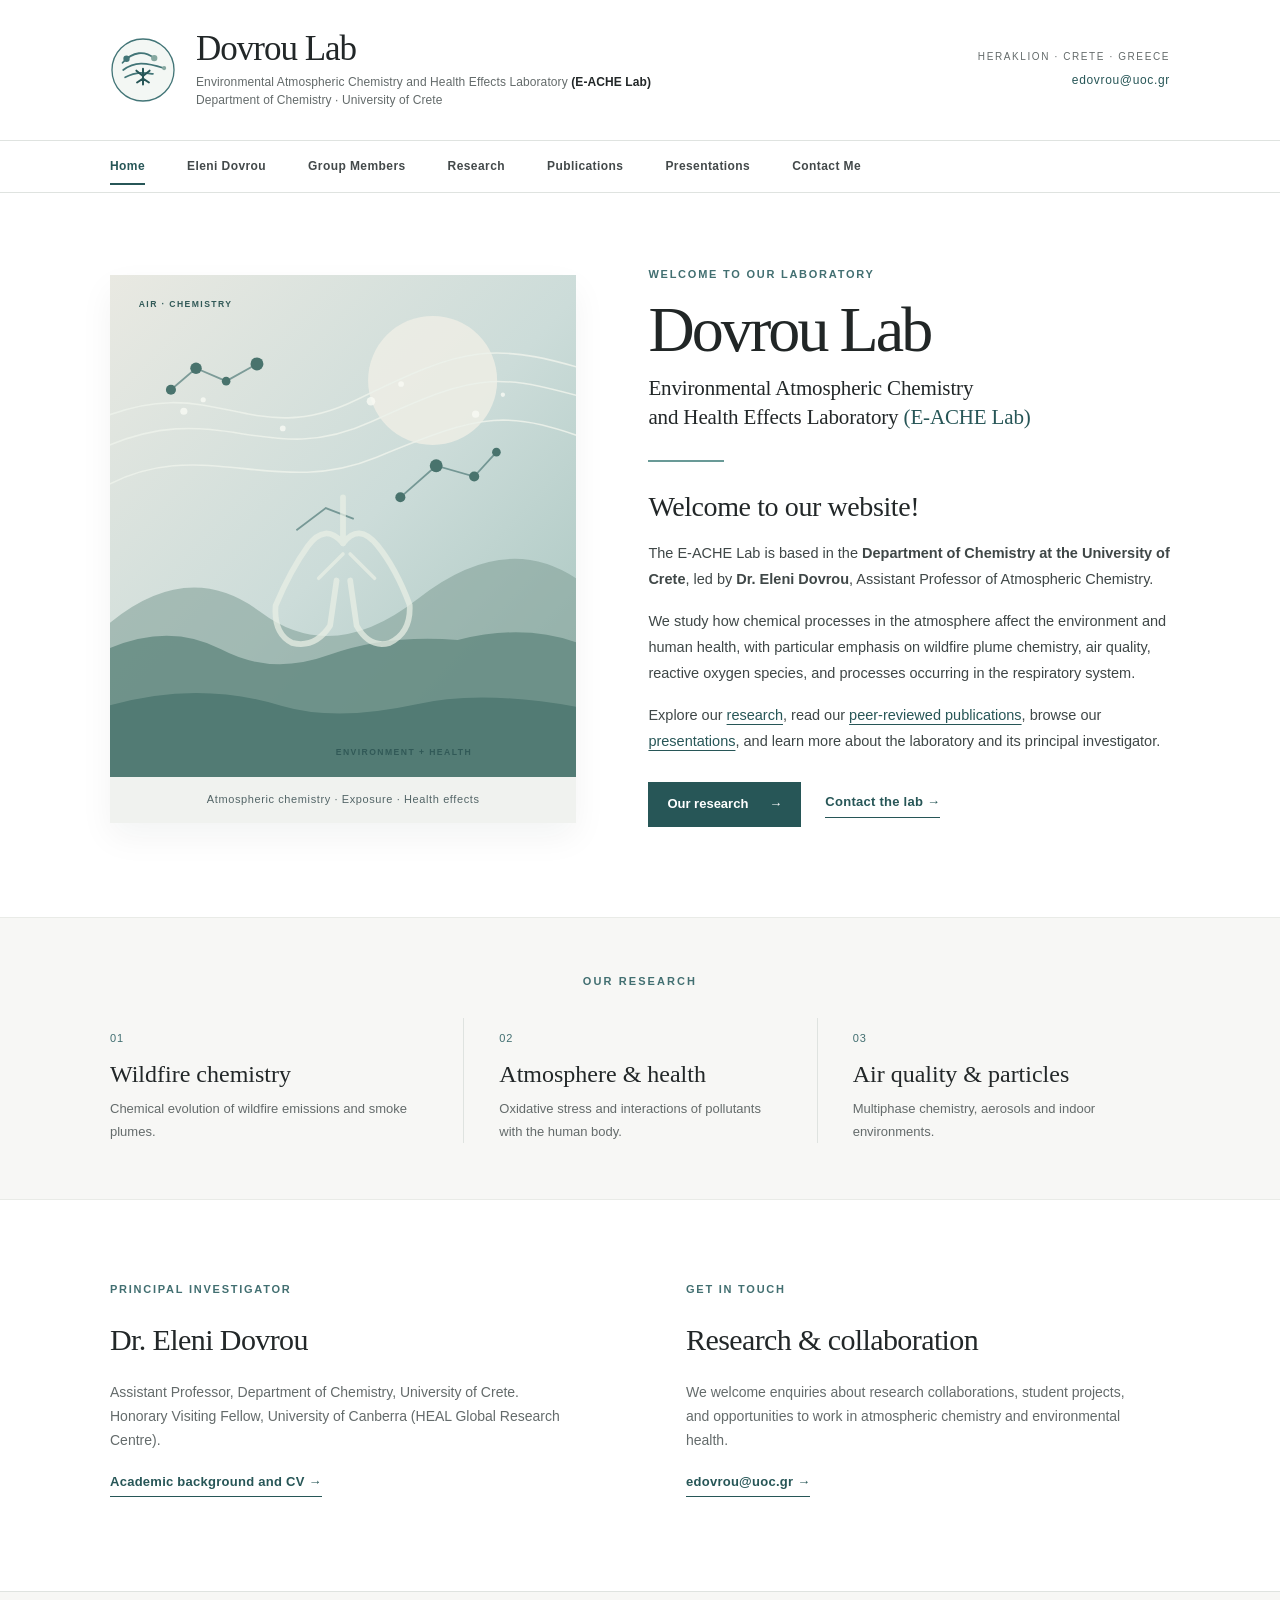
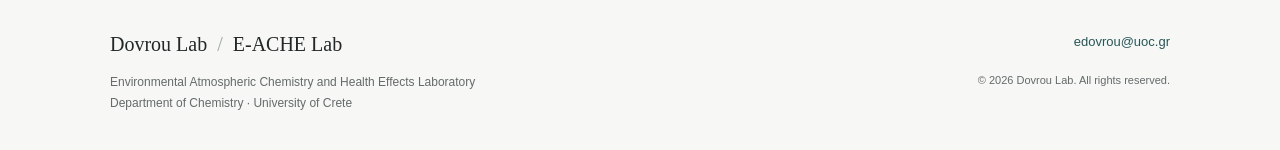
==== commit bc7d3fb8: "Add files via upload" ====
--- a/index.html
+++ b/index.html
@@ -1,4 +1,5 @@
 <!doctype html>
+<!-- E-ACHE Lab light redesign: November 2026 (look for this comment in GitHub) -->
 <html lang="en">
 <head>
 <meta charset="utf-8">
@@ -7,8 +8,8 @@
 <meta name="theme-color" content="#f9f8f5">
 <title>Home | Dovrou Lab – Environmental Atmospheric Chemistry and Health Effects Laboratory (E-ACHE Lab) | Department of Chemistry | University of Crete</title>
 <link rel="icon" href="assets/lab-symbol.svg" type="image/svg+xml">
-<link rel="stylesheet" href="assets/style.css">
-<script src="assets/main.js" defer></script>
+<link rel="stylesheet" href="assets/style.css?v=20261120-light">
+<script src="assets/main.js?v=20261120-light" defer></script>
 </head>
 <body>
 <a class="skip" href="#main">Skip to content</a>
@@ -22,7 +23,8 @@
     <button class="menu-button" id="menu-button" type="button" aria-label="Open navigation" aria-controls="site-nav" aria-expanded="false">Menu <span aria-hidden="true">☰</span></button>
   </div>
   <nav id="site-nav" class="main-nav" aria-label="Main navigation"><div class="shell nav-inner"><a href="index.html" aria-current="page">Home</a>
-<a href="about-me.html">About Me / Education</a>
+<a href="about-me.html">Eleni Dovrou</a>
+<a href="group-members.html">Group Members</a>
 <a href="research.html">Research</a>
 <a href="publications.html">Publications</a>
 <a href="presentations.html">Presentations</a>
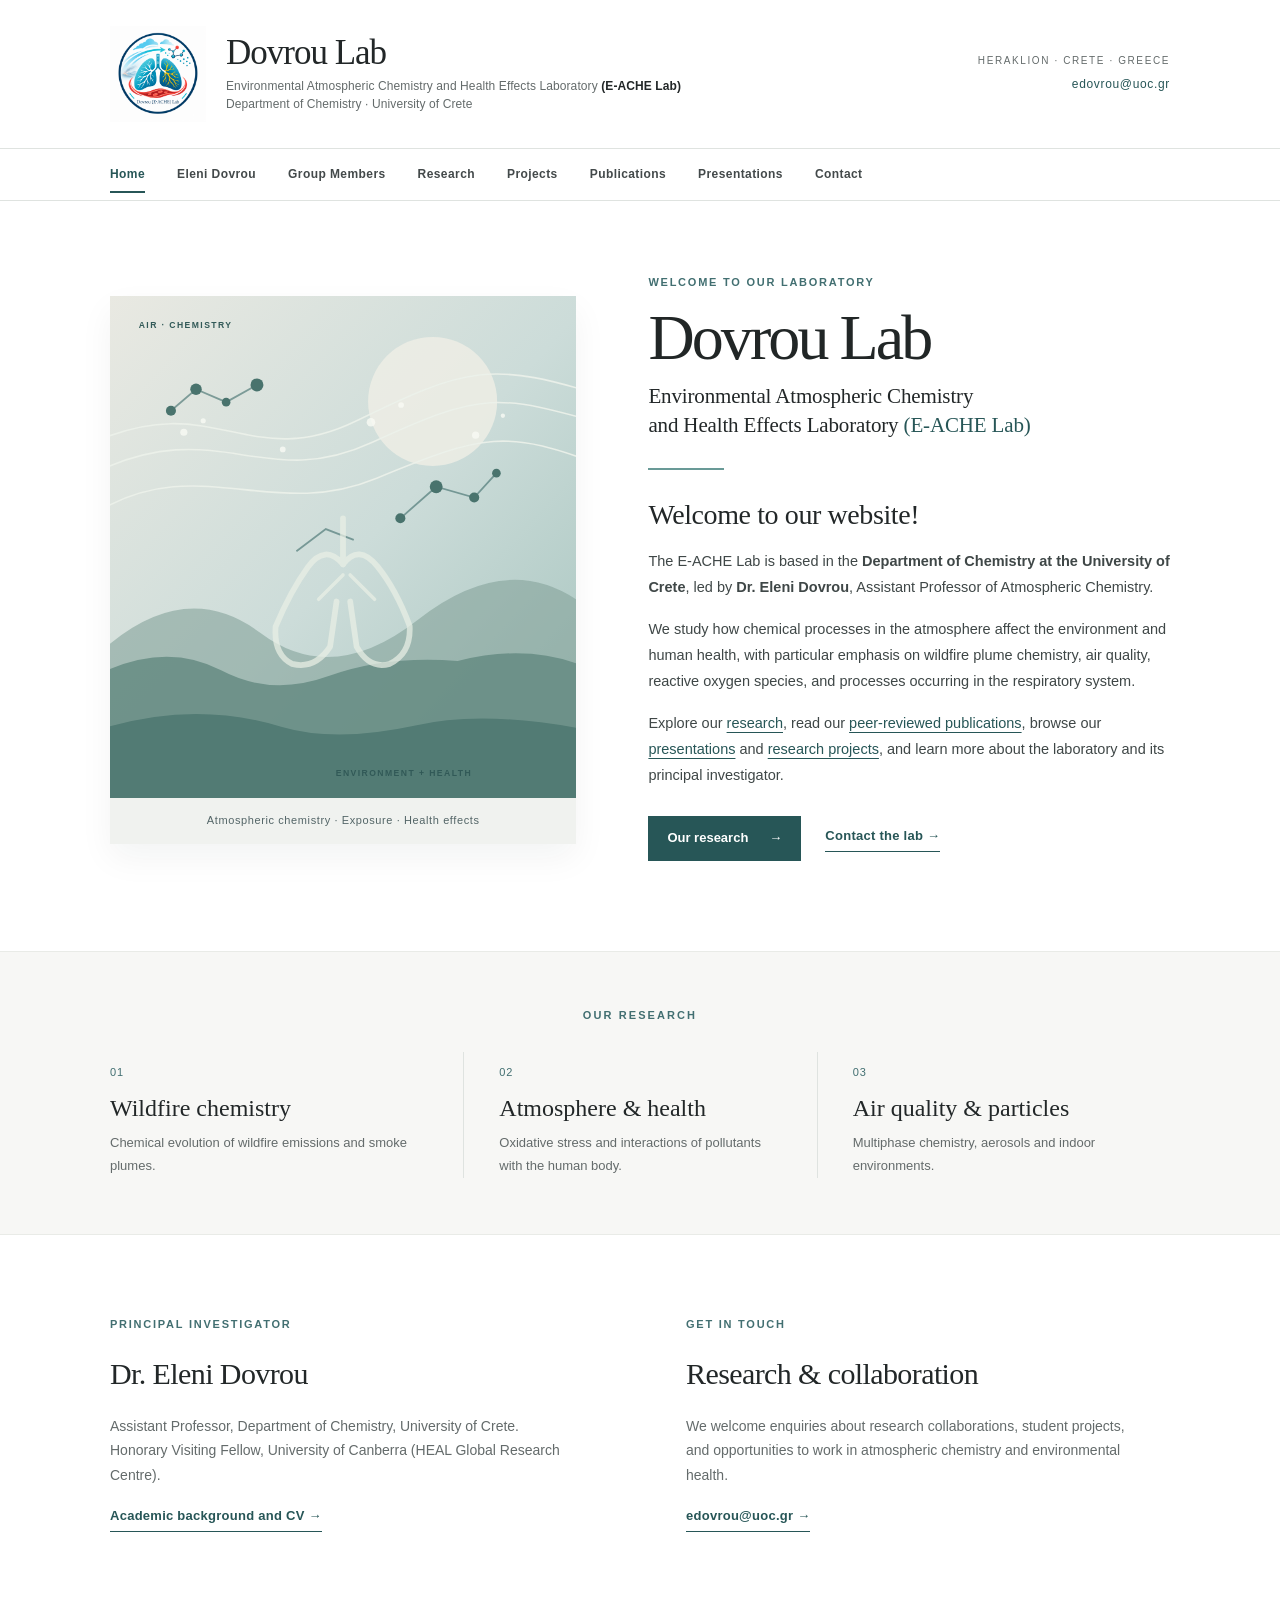
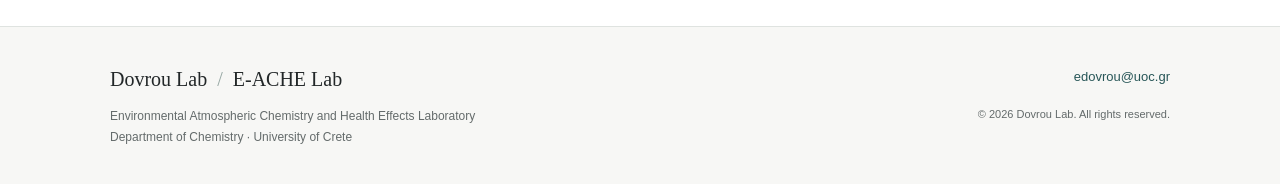
==== commit bb28f39a: "Add files via upload" ====
--- a/index.html
+++ b/index.html
@@ -7,8 +7,8 @@
 <meta name="description" content="Dovrou Lab – Environmental Atmospheric Chemistry and Health Effects Laboratory (E-ACHE Lab) | Department of Chemistry | University of Crete">
 <meta name="theme-color" content="#f9f8f5">
 <title>Home | Dovrou Lab – Environmental Atmospheric Chemistry and Health Effects Laboratory (E-ACHE Lab) | Department of Chemistry | University of Crete</title>
-<link rel="icon" href="assets/lab-symbol.svg" type="image/svg+xml">
-<link rel="stylesheet" href="assets/style.css?v=20261120-light">
+<link rel="icon" href="assets/dovrou-lab-favicon.png" type="image/png">
+<link rel="stylesheet" href="assets/style.css?v=20261120-logo-projects">
 <script src="assets/main.js?v=20261120-light" defer></script>
 </head>
 <body>
@@ -16,7 +16,7 @@
 <header class="site-head">
   <div class="shell head-top">
     <a class="identity" href="index.html" aria-label="Dovrou Lab home">
-      <img src="assets/lab-symbol.svg" alt="" class="lab-symbol">
+      <img src="assets/dovrou-lab-logo.png" alt="" class="lab-symbol" width="96" height="96">
       <span class="identity-text"><strong>Dovrou Lab</strong><small>Environmental Atmospheric Chemistry and Health Effects Laboratory <b>(E-ACHE Lab)</b><br>Department of Chemistry · University of Crete</small></span>
     </a>
     <div class="head-contact"><span>HERAKLION · CRETE · GREECE</span><a href="mailto:edovrou@uoc.gr">edovrou@uoc.gr</a></div>
@@ -26,16 +26,17 @@
 <a href="about-me.html">Eleni Dovrou</a>
 <a href="group-members.html">Group Members</a>
 <a href="research.html">Research</a>
+<a href="projects.html">Projects</a>
 <a href="publications.html">Publications</a>
 <a href="presentations.html">Presentations</a>
-<a href="contact-me.html">Contact Me</a></div></nav>
+<a href="contact-me.html">Contact</a></div></nav>
 </header>
 <main id="main"><section class="home-hero shell">
   <div class="hero-art"><img src="assets/atmospheric-study.svg" alt="Original illustration of reactive atmospheric molecules, wildfire smoke, and a human respiratory system" width="650" height="700"><div class="art-credit">Atmospheric chemistry · Exposure · Health effects</div></div>
   <div class="hero-copy"><div class="small-kicker">WELCOME TO OUR LABORATORY</div><h1>Dovrou Lab</h1><div class="hero-subtitle">Environmental Atmospheric Chemistry<br>and Health Effects Laboratory <em>(E-ACHE Lab)</em></div><div class="short-rule"></div><h2>Welcome to our website!</h2>
   <p>The E-ACHE Lab is based in the <strong>Department of Chemistry at the University of Crete</strong>, led by <strong>Dr. Eleni Dovrou</strong>, Assistant Professor of Atmospheric Chemistry.</p>
   <p>We study how chemical processes in the atmosphere affect the environment and human health, with particular emphasis on wildfire plume chemistry, air quality, reactive oxygen species, and processes occurring in the respiratory system.</p>
-  <p>Explore our <a href="research.html">research</a>, read our <a href="publications.html">peer-reviewed publications</a>, browse our <a href="presentations.html">presentations</a>, and learn more about the laboratory and its principal investigator.</p>
+  <p>Explore our <a href="research.html">research</a>, read our <a href="publications.html">peer-reviewed publications</a>, browse our <a href="presentations.html">presentations</a> and <a href="projects.html">research projects</a>, and learn more about the laboratory and its principal investigator.</p>
   <div class="hero-actions"><a class="button-primary" href="research.html">Our research <span aria-hidden="true">→</span></a><a class="plain-link" href="contact-me.html">Contact the lab →</a></div></div>
 </section>
 <section class="focus-band"><div class="shell"><div class="eyebrow-line">OUR RESEARCH</div><div class="focus-grid"><a href="research.html#wildfires"><span>01</span><h3>Wildfire chemistry</h3><p>Chemical evolution of wildfire emissions and smoke plumes.</p></a><a href="research.html#health"><span>02</span><h3>Atmosphere &amp; health</h3><p>Oxidative stress and interactions of pollutants with the human body.</p></a><a href="research.html#air-quality"><span>03</span><h3>Air quality &amp; particles</h3><p>Multiphase chemistry, aerosols and indoor environments.</p></a></div></div></section>
--- a/assets/style.css
+++ b/assets/style.css
@@ -26,7 +26,7 @@
 .head-top{min-height:140px;display:flex;align-items:center;justify-content:space-between;gap:35px;padding:26px 0}
 .identity{display:flex;align-items:center;gap:20px;color:var(--ink);text-decoration:none;min-width:0}
 .identity:hover{color:var(--ink)}
-.lab-symbol{width:66px;height:66px;flex:0 0 66px}
+.lab-symbol{width:96px;height:96px;flex:0 0 96px;object-fit:contain}
 .identity-text{display:flex;flex-direction:column;gap:5px}
 .identity-text strong{font-family:var(--serif);font-weight:400;font-size:35px;line-height:1.07;letter-spacing:-1px}
 .identity-text small{font-size:12px;line-height:1.56;color:var(--quiet);letter-spacing:.1px}
@@ -36,9 +36,9 @@
 .head-contact a{text-decoration:none}
 .main-nav{border-top:1px solid var(--line)}
 .nav-inner{display:flex;align-items:center;justify-content:flex-start;flex-wrap:wrap;gap:0}
-.main-nav a{padding:15px 21px;position:relative;font-size:12px;letter-spacing:.035em;font-weight:600;text-decoration:none;color:#43494a;transition:color .2s ease}
+.main-nav a{padding:15px 16px;position:relative;font-size:12px;letter-spacing:.035em;font-weight:600;text-decoration:none;color:#43494a;transition:color .2s ease}
 .main-nav a:first-child{padding-left:0}
-.main-nav a:after{content:"";height:2px;position:absolute;left:21px;right:21px;bottom:7px;background:transparent}
+.main-nav a:after{content:"";height:2px;position:absolute;left:16px;right:16px;bottom:7px;background:transparent}
 .main-nav a:first-child:after{left:0}
 .main-nav a:hover,.main-nav a[aria-current="page"]{color:var(--dark-green)}
 .main-nav a[aria-current="page"]:after{background:var(--dark-green)}
@@ -157,7 +157,7 @@
 @media(max-width:950px){.head-top{min-height:130px}.head-contact{display:none}.home-hero{gap:42px}.hero-copy h1{font-size:52px}.hero-subtitle{font-size:18px}.page-two-col{gap:38px;grid-template-columns:minmax(0,1fr) 190px}.contact-layout{gap:45px}.main-nav a{padding-inline:13px}.main-nav a:after{left:13px;right:13px}}
 @media(max-width:740px){
  .shell{width:min(100% - 36px,520px)}
- .head-top{min-height:106px;padding:18px 0}.lab-symbol{height:46px;width:46px;flex-basis:46px}.identity{gap:11px}
+ .head-top{min-height:106px;padding:18px 0}.lab-symbol{height:65px;width:65px;flex-basis:65px}.identity{gap:11px}
  .identity-text strong{font-size:26px;letter-spacing:-.7px}.identity-text small{font-size:9px;line-height:1.5;max-width:270px}
  .menu-button{display:inline-flex;gap:8px;align-items:center;flex:0 0 auto}
  .main-nav{display:none}.main-nav.is-open{display:block}.nav-inner{display:flex;flex-direction:column;align-items:stretch;padding:7px 0 13px}
@@ -180,3 +180,8 @@
  .footer-inner{display:block;padding-top:29px;padding-bottom:26px}.footer-inner>div:last-child{text-align:left;margin-top:24px}
 }
 @media(prefers-reduced-motion:reduce){html{scroll-behavior:auto}*{transition:none!important}}
+
+/* Projects: reuse the existing research card style in its dedicated page. */
+.projects-page{padding-top:50px;padding-bottom:85px}
+.projects-page .content-section{max-width:900px}
+.projects-page .closing-line{margin-top:38px}
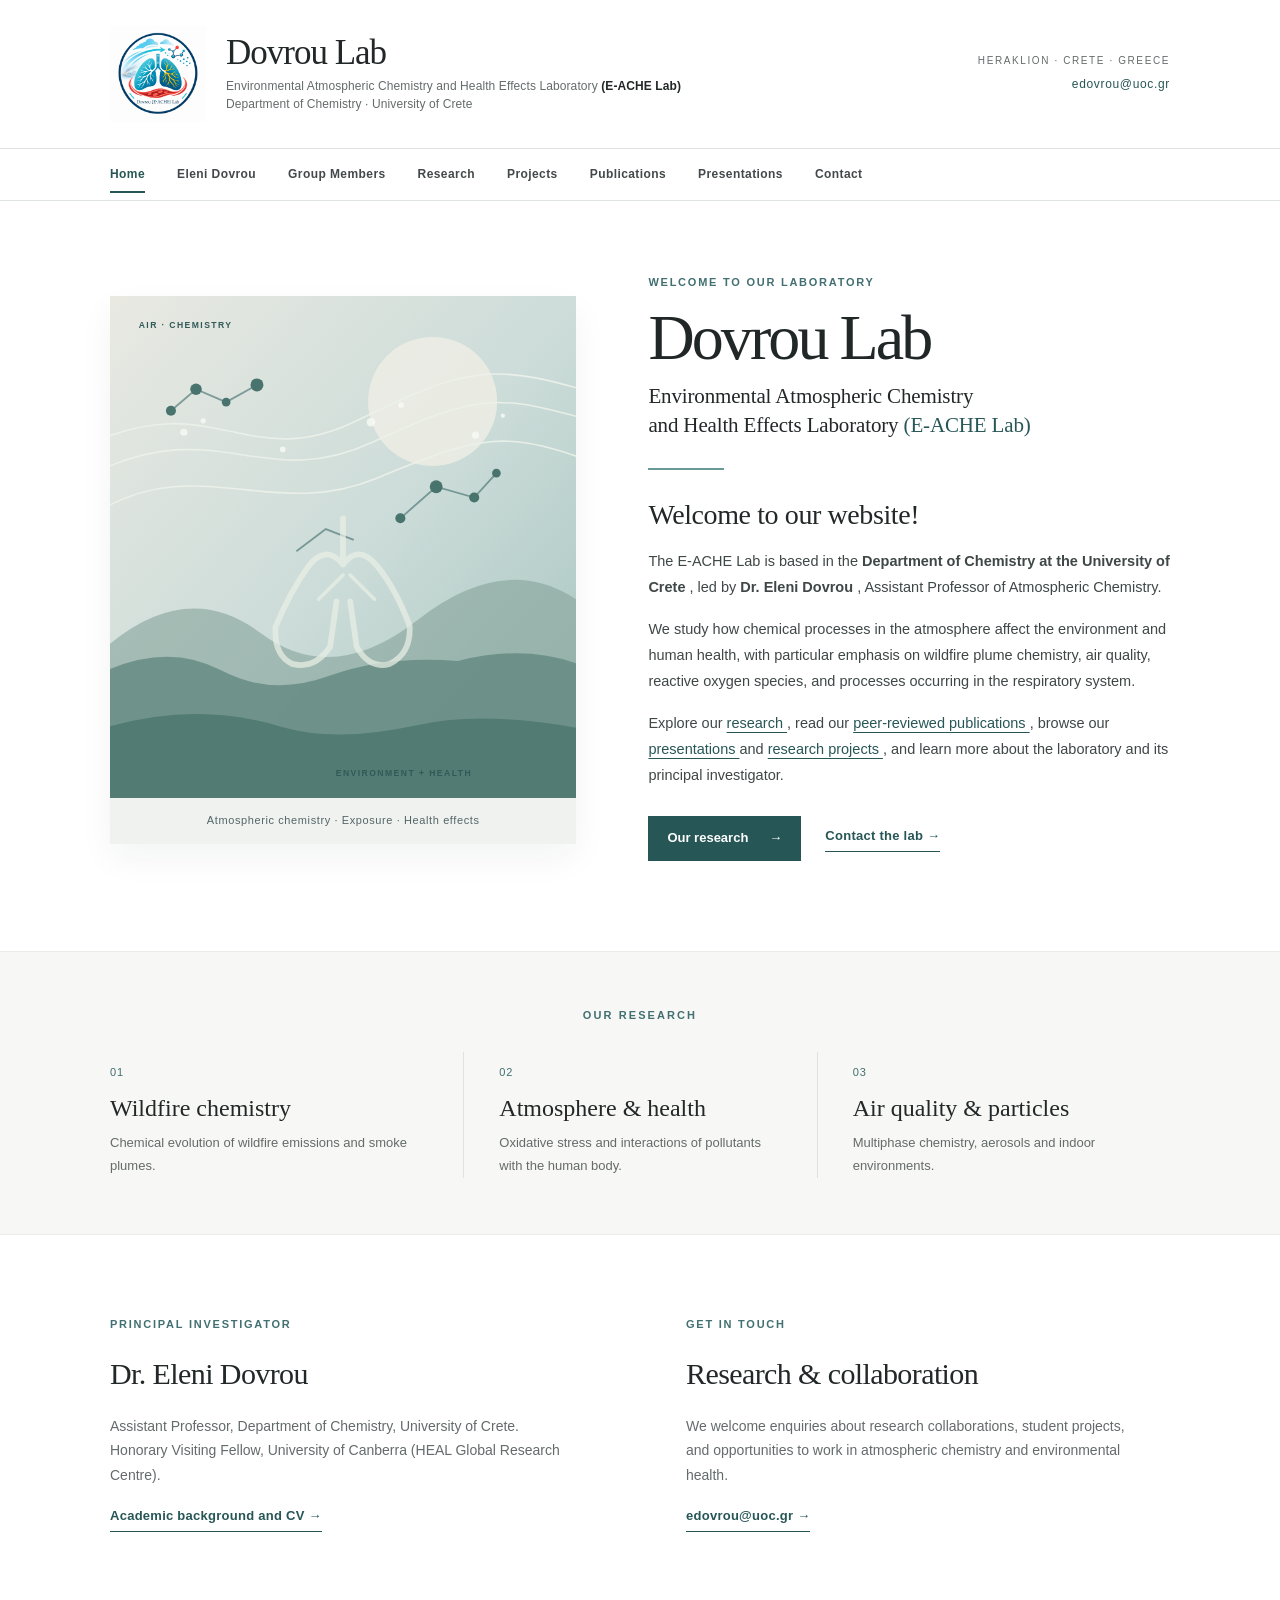
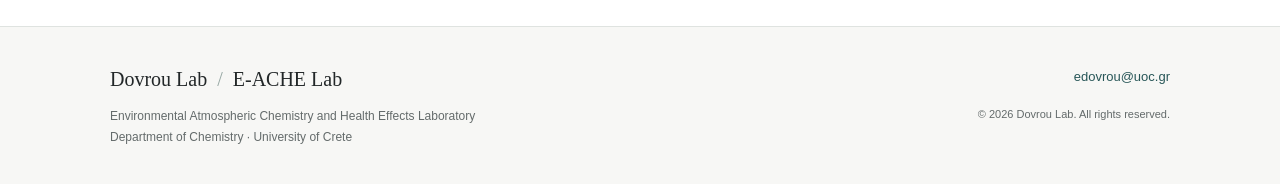
==== commit 85bd3b1c: "Add files via upload" ====
--- a/index.html
+++ b/index.html
@@ -1,45 +1,270 @@
-<!doctype html>
+<!DOCTYPE html>
+<!--
+  E-ACHE LAB: EDITABLE PAGE — index.html
+  HOW TO EDIT:
+  - Look for <main id="main"> below to find visible page content.
+  - Change the text between tags without deleting the tags.
+  - Use Command + F on Mac to search for a heading or phrase.
+  - Save using "Commit changes" in GitHub.
+  - This version only makes HTML easier to read; it does not add omitted CV material.
+-->
 <!-- E-ACHE Lab light redesign: November 2026 (look for this comment in GitHub) -->
 <html lang="en">
-<head>
-<meta charset="utf-8">
-<meta name="viewport" content="width=device-width, initial-scale=1">
-<meta name="description" content="Dovrou Lab – Environmental Atmospheric Chemistry and Health Effects Laboratory (E-ACHE Lab) | Department of Chemistry | University of Crete">
-<meta name="theme-color" content="#f9f8f5">
-<title>Home | Dovrou Lab – Environmental Atmospheric Chemistry and Health Effects Laboratory (E-ACHE Lab) | Department of Chemistry | University of Crete</title>
-<link rel="icon" href="assets/dovrou-lab-favicon.png" type="image/png">
-<link rel="stylesheet" href="assets/style.css?v=20261120-logo-projects">
-<script src="assets/main.js?v=20261120-light" defer></script>
-</head>
-<body>
-<a class="skip" href="#main">Skip to content</a>
-<header class="site-head">
-  <div class="shell head-top">
-    <a class="identity" href="index.html" aria-label="Dovrou Lab home">
-      <img src="assets/dovrou-lab-logo.png" alt="" class="lab-symbol" width="96" height="96">
-      <span class="identity-text"><strong>Dovrou Lab</strong><small>Environmental Atmospheric Chemistry and Health Effects Laboratory <b>(E-ACHE Lab)</b><br>Department of Chemistry · University of Crete</small></span>
+ <head>
+  <meta charset="utf-8"/>
+  <meta content="width=device-width, initial-scale=1" name="viewport"/>
+  <meta content="Dovrou Lab &ndash; Environmental Atmospheric Chemistry and Health Effects Laboratory (E-ACHE Lab) | Department of Chemistry | University of Crete" name="description"/>
+  <meta content="#f9f8f5" name="theme-color"/>
+  <title>
+   Home | Dovrou Lab &ndash; Environmental Atmospheric Chemistry and Health Effects Laboratory (E-ACHE Lab) | Department of Chemistry | University of Crete
+  </title>
+  <link href="assets/dovrou-lab-favicon.png" rel="icon" type="image/png"/>
+  <link href="assets/style.css?v=20261120-logo-projects" rel="stylesheet"/>
+  <script defer="" src="assets/main.js?v=20261120-light">
+  </script>
+ </head>
+ <body>
+  <a class="skip" href="#main">
+   Skip to content
+  </a>
+  <header class="site-head">
+   <div class="shell head-top">
+    <a aria-label="Dovrou Lab home" class="identity" href="index.html">
+     <img alt="" class="lab-symbol" height="96" src="assets/dovrou-lab-logo.png" width="96"/>
+     <span class="identity-text">
+      <strong>
+       Dovrou Lab
+      </strong>
+      <small>
+       Environmental Atmospheric Chemistry and Health Effects Laboratory
+       <b>
+        (E-ACHE Lab)
+       </b>
+       <br/>
+       Department of Chemistry &middot; University of Crete
+      </small>
+     </span>
     </a>
-    <div class="head-contact"><span>HERAKLION · CRETE · GREECE</span><a href="mailto:edovrou@uoc.gr">edovrou@uoc.gr</a></div>
-    <button class="menu-button" id="menu-button" type="button" aria-label="Open navigation" aria-controls="site-nav" aria-expanded="false">Menu <span aria-hidden="true">☰</span></button>
-  </div>
-  <nav id="site-nav" class="main-nav" aria-label="Main navigation"><div class="shell nav-inner"><a href="index.html" aria-current="page">Home</a>
-<a href="about-me.html">Eleni Dovrou</a>
-<a href="group-members.html">Group Members</a>
-<a href="research.html">Research</a>
-<a href="projects.html">Projects</a>
-<a href="publications.html">Publications</a>
-<a href="presentations.html">Presentations</a>
-<a href="contact-me.html">Contact</a></div></nav>
-</header>
-<main id="main"><section class="home-hero shell">
-  <div class="hero-art"><img src="assets/atmospheric-study.svg" alt="Original illustration of reactive atmospheric molecules, wildfire smoke, and a human respiratory system" width="650" height="700"><div class="art-credit">Atmospheric chemistry · Exposure · Health effects</div></div>
-  <div class="hero-copy"><div class="small-kicker">WELCOME TO OUR LABORATORY</div><h1>Dovrou Lab</h1><div class="hero-subtitle">Environmental Atmospheric Chemistry<br>and Health Effects Laboratory <em>(E-ACHE Lab)</em></div><div class="short-rule"></div><h2>Welcome to our website!</h2>
-  <p>The E-ACHE Lab is based in the <strong>Department of Chemistry at the University of Crete</strong>, led by <strong>Dr. Eleni Dovrou</strong>, Assistant Professor of Atmospheric Chemistry.</p>
-  <p>We study how chemical processes in the atmosphere affect the environment and human health, with particular emphasis on wildfire plume chemistry, air quality, reactive oxygen species, and processes occurring in the respiratory system.</p>
-  <p>Explore our <a href="research.html">research</a>, read our <a href="publications.html">peer-reviewed publications</a>, browse our <a href="presentations.html">presentations</a> and <a href="projects.html">research projects</a>, and learn more about the laboratory and its principal investigator.</p>
-  <div class="hero-actions"><a class="button-primary" href="research.html">Our research <span aria-hidden="true">→</span></a><a class="plain-link" href="contact-me.html">Contact the lab →</a></div></div>
-</section>
-<section class="focus-band"><div class="shell"><div class="eyebrow-line">OUR RESEARCH</div><div class="focus-grid"><a href="research.html#wildfires"><span>01</span><h3>Wildfire chemistry</h3><p>Chemical evolution of wildfire emissions and smoke plumes.</p></a><a href="research.html#health"><span>02</span><h3>Atmosphere &amp; health</h3><p>Oxidative stress and interactions of pollutants with the human body.</p></a><a href="research.html#air-quality"><span>03</span><h3>Air quality &amp; particles</h3><p>Multiphase chemistry, aerosols and indoor environments.</p></a></div></div></section>
-<section class="shell home-bottom"><div><div class="small-kicker">PRINCIPAL INVESTIGATOR</div><h2>Dr. Eleni Dovrou</h2><p>Assistant Professor, Department of Chemistry, University of Crete. Honorary Visiting Fellow, University of Canberra (HEAL Global Research Centre).</p><a class="under-link" href="about-me.html">Academic background and CV →</a></div><div><div class="small-kicker">GET IN TOUCH</div><h2>Research &amp; collaboration</h2><p>We welcome enquiries about research collaborations, student projects, and opportunities to work in atmospheric chemistry and environmental health.</p><a class="under-link" href="mailto:edovrou@uoc.gr">edovrou@uoc.gr →</a></div></section></main>
-<footer class="site-footer"><div class="shell footer-inner"><div><span class="footer-name">Dovrou Lab <span class="foot-separator">/</span> E-ACHE Lab</span><p>Environmental Atmospheric Chemistry and Health Effects Laboratory<br>Department of Chemistry · University of Crete</p></div><div><a href="mailto:edovrou@uoc.gr">edovrou@uoc.gr</a><div class="footer-small">© <span id="copyright-year">2026</span> Dovrou Lab. All rights reserved.</div></div></div></footer>
-</body></html>+    <div class="head-contact">
+     <span>
+      HERAKLION &middot; CRETE &middot; GREECE
+     </span>
+     <a href="mailto:edovrou@uoc.gr">
+      edovrou@uoc.gr
+     </a>
+    </div>
+    <button aria-controls="site-nav" aria-expanded="false" aria-label="Open navigation" class="menu-button" id="menu-button" type="button">
+     Menu
+     <span aria-hidden="true">
+      ☰
+     </span>
+    </button>
+   </div>
+   <nav aria-label="Main navigation" class="main-nav" id="site-nav">
+    <div class="shell nav-inner">
+     <a aria-current="page" href="index.html">
+      Home
+     </a>
+     <a href="about-me.html">
+      Eleni Dovrou
+     </a>
+     <a href="group-members.html">
+      Group Members
+     </a>
+     <a href="research.html">
+      Research
+     </a>
+     <a href="projects.html">
+      Projects
+     </a>
+     <a href="publications.html">
+      Publications
+     </a>
+     <a href="presentations.html">
+      Presentations
+     </a>
+     <a href="contact-me.html">
+      Contact
+     </a>
+    </div>
+   </nav>
+  </header>
+  <main id="main">
+   <section class="home-hero shell">
+    <div class="hero-art">
+     <img alt="Original illustration of reactive atmospheric molecules, wildfire smoke, and a human respiratory system" height="700" src="assets/atmospheric-study.svg" width="650"/>
+     <div class="art-credit">
+      Atmospheric chemistry &middot; Exposure &middot; Health effects
+     </div>
+    </div>
+    <div class="hero-copy">
+     <div class="small-kicker">
+      WELCOME TO OUR LABORATORY
+     </div>
+     <h1>
+      Dovrou Lab
+     </h1>
+     <div class="hero-subtitle">
+      Environmental Atmospheric Chemistry
+      <br/>
+      and Health Effects Laboratory
+      <em>
+       (E-ACHE Lab)
+      </em>
+     </div>
+     <div class="short-rule">
+     </div>
+     <h2>
+      Welcome to our website!
+     </h2>
+     <p>
+      The E-ACHE Lab is based in the
+      <strong>
+       Department of Chemistry at the University of Crete
+      </strong>
+      , led by
+      <strong>
+       Dr. Eleni Dovrou
+      </strong>
+      , Assistant Professor of Atmospheric Chemistry.
+     </p>
+     <p>
+      We study how chemical processes in the atmosphere affect the environment and human health, with particular emphasis on wildfire plume chemistry, air quality, reactive oxygen species, and processes occurring in the respiratory system.
+     </p>
+     <p>
+      Explore our
+      <a href="research.html">
+       research
+      </a>
+      , read our
+      <a href="publications.html">
+       peer-reviewed publications
+      </a>
+      , browse our
+      <a href="presentations.html">
+       presentations
+      </a>
+      and
+      <a href="projects.html">
+       research projects
+      </a>
+      , and learn more about the laboratory and its principal investigator.
+     </p>
+     <div class="hero-actions">
+      <a class="button-primary" href="research.html">
+       Our research
+       <span aria-hidden="true">
+        &rarr;
+       </span>
+      </a>
+      <a class="plain-link" href="contact-me.html">
+       Contact the lab &rarr;
+      </a>
+     </div>
+    </div>
+   </section>
+   <section class="focus-band">
+    <div class="shell">
+     <div class="eyebrow-line">
+      OUR RESEARCH
+     </div>
+     <div class="focus-grid">
+      <a href="research.html#wildfires">
+       <span>
+        01
+       </span>
+       <h3>
+        Wildfire chemistry
+       </h3>
+       <p>
+        Chemical evolution of wildfire emissions and smoke plumes.
+       </p>
+      </a>
+      <a href="research.html#health">
+       <span>
+        02
+       </span>
+       <h3>
+        Atmosphere &amp; health
+       </h3>
+       <p>
+        Oxidative stress and interactions of pollutants with the human body.
+       </p>
+      </a>
+      <a href="research.html#air-quality">
+       <span>
+        03
+       </span>
+       <h3>
+        Air quality &amp; particles
+       </h3>
+       <p>
+        Multiphase chemistry, aerosols and indoor environments.
+       </p>
+      </a>
+     </div>
+    </div>
+   </section>
+   <section class="shell home-bottom">
+    <div>
+     <div class="small-kicker">
+      PRINCIPAL INVESTIGATOR
+     </div>
+     <h2>
+      Dr. Eleni Dovrou
+     </h2>
+     <p>
+      Assistant Professor, Department of Chemistry, University of Crete. Honorary Visiting Fellow, University of Canberra (HEAL Global Research Centre).
+     </p>
+     <a class="under-link" href="about-me.html">
+      Academic background and CV &rarr;
+     </a>
+    </div>
+    <div>
+     <div class="small-kicker">
+      GET IN TOUCH
+     </div>
+     <h2>
+      Research &amp; collaboration
+     </h2>
+     <p>
+      We welcome enquiries about research collaborations, student projects, and opportunities to work in atmospheric chemistry and environmental health.
+     </p>
+     <a class="under-link" href="mailto:edovrou@uoc.gr">
+      edovrou@uoc.gr &rarr;
+     </a>
+    </div>
+   </section>
+  </main>
+  <footer class="site-footer">
+   <div class="shell footer-inner">
+    <div>
+     <span class="footer-name">
+      Dovrou Lab
+      <span class="foot-separator">
+       /
+      </span>
+      E-ACHE Lab
+     </span>
+     <p>
+      Environmental Atmospheric Chemistry and Health Effects Laboratory
+      <br/>
+      Department of Chemistry &middot; University of Crete
+     </p>
+    </div>
+    <div>
+     <a href="mailto:edovrou@uoc.gr">
+      edovrou@uoc.gr
+     </a>
+     <div class="footer-small">
+      &copy;
+      <span id="copyright-year">
+       2026
+      </span>
+      Dovrou Lab. All rights reserved.
+     </div>
+    </div>
+   </div>
+  </footer>
+ </body>
+</html>
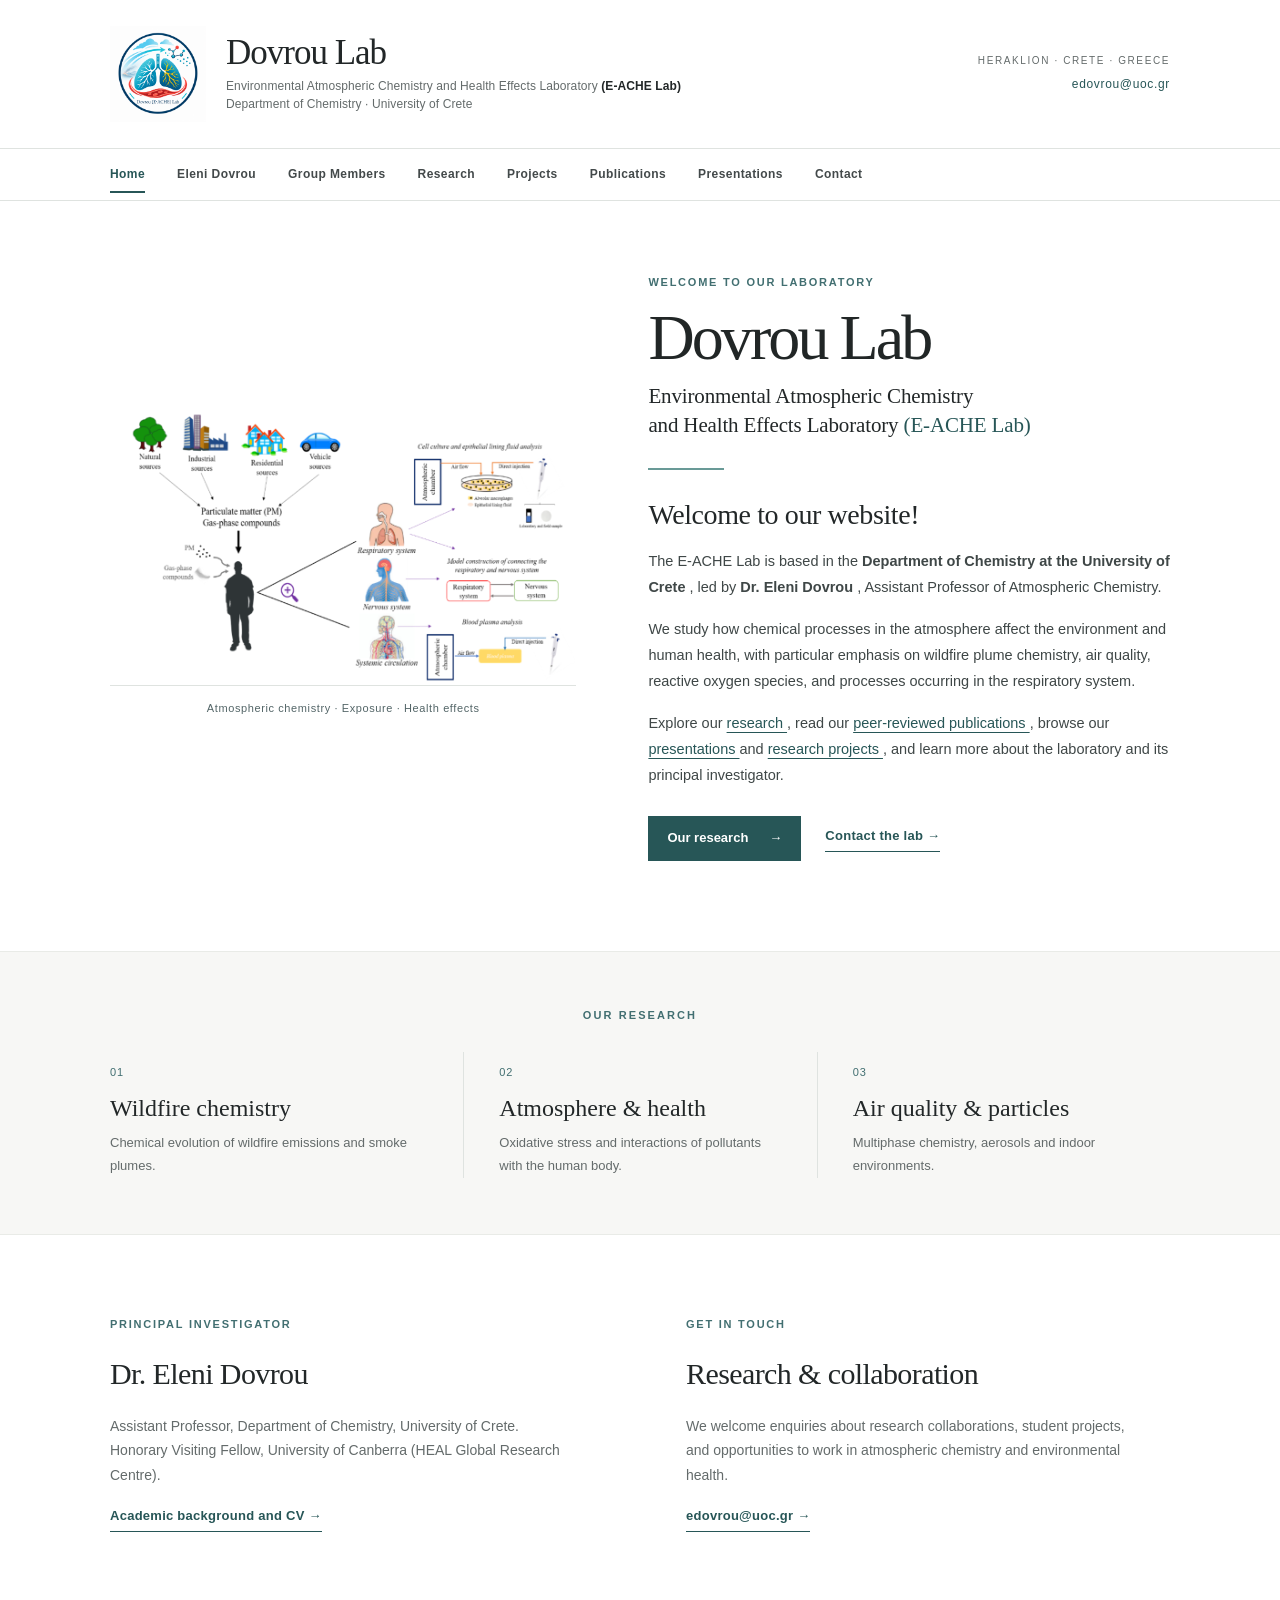
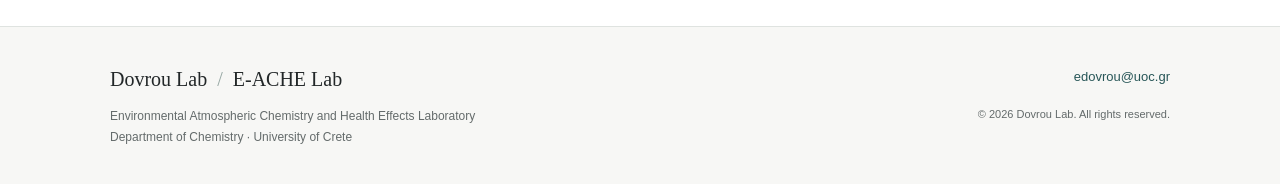
==== commit 71db4f83: "Add files via upload" ====
--- a/index.html
+++ b/index.html
@@ -19,7 +19,7 @@
    Home | Dovrou Lab &ndash; Environmental Atmospheric Chemistry and Health Effects Laboratory (E-ACHE Lab) | Department of Chemistry | University of Crete
   </title>
   <link href="assets/dovrou-lab-favicon.png" rel="icon" type="image/png"/>
-  <link href="assets/style.css?v=20261120-logo-projects" rel="stylesheet"/>
+  <link href="assets/style.css?v=20261120-research-images" rel="stylesheet"/>
   <script defer="" src="assets/main.js?v=20261120-light">
   </script>
  </head>
@@ -92,7 +92,7 @@
   <main id="main">
    <section class="home-hero shell">
     <div class="hero-art">
-     <img alt="Original illustration of reactive atmospheric molecules, wildfire smoke, and a human respiratory system" height="700" src="assets/atmospheric-study.svg" width="650"/>
+     <img alt="E-ACHE Lab research overview showing emission sources, inhalation, human biological systems, and laboratory experiments" height="1210" src="assets/home-research-overview.png" width="2048"/>
      <div class="art-credit">
       Atmospheric chemistry &middot; Exposure &middot; Health effects
      </div>
@@ -268,3 +268,4 @@
   </footer>
  </body>
 </html>
+
--- a/assets/style.css
+++ b/assets/style.css
@@ -185,3 +185,33 @@
 .projects-page{padding-top:50px;padding-bottom:85px}
 .projects-page .content-section{max-width:900px}
 .projects-page .closing-line{margin-top:38px}
+
+
+/* === Homepage and research photographs: November 2026 === */
+/* Home: display the uploaded research illustration in full, without cropping. */
+.home-hero .hero-art { background: #ffffff; box-shadow: none; }
+.home-hero .hero-art img { display:block; width:100%; height:auto; object-fit:contain; }
+.home-hero .art-credit { background:#ffffff; border-top:1px solid var(--line); }
+
+/* Research introduction no longer has the old right-hand graphic. */
+.research-lead { display:block; padding-bottom:28px; }
+.research-lead .research-intro { max-width:860px; }
+
+/* Keep each direction's text and artwork side by side on larger screens. */
+.readable-column > .content-section.research-direction { max-width:100%; }
+.research-direction { display:grid; grid-template-columns:minmax(0,1fr) minmax(0,39%); gap:36px; align-items:center; }
+.research-direction-copy { min-width:0; }
+.research-direction-image { margin:0; min-width:0; display:flex; align-items:center; justify-content:center; }
+.research-direction-image a { display:block; width:100%; }
+.research-direction-image img { display:block; width:100%; max-height:320px; height:auto; object-fit:contain; }
+.research-direction#health .research-direction-image img { max-width:260px; margin-inline:auto; }
+.research-direction--text-only { display:block; }
+.research-direction--text-only .research-direction-copy { max-width:760px; }
+
+@media (max-width:740px) {
+  .home-hero .hero-art img { max-height:none; object-fit:contain; }
+  .research-direction { display:flex; flex-direction:column; align-items:stretch; gap:14px; }
+  .research-direction-image img { margin-inline:auto; max-width:440px; max-height:none; }
+  .research-direction#health .research-direction-image img { max-width:260px; }
+  .research-direction--text-only { display:block; }
+}
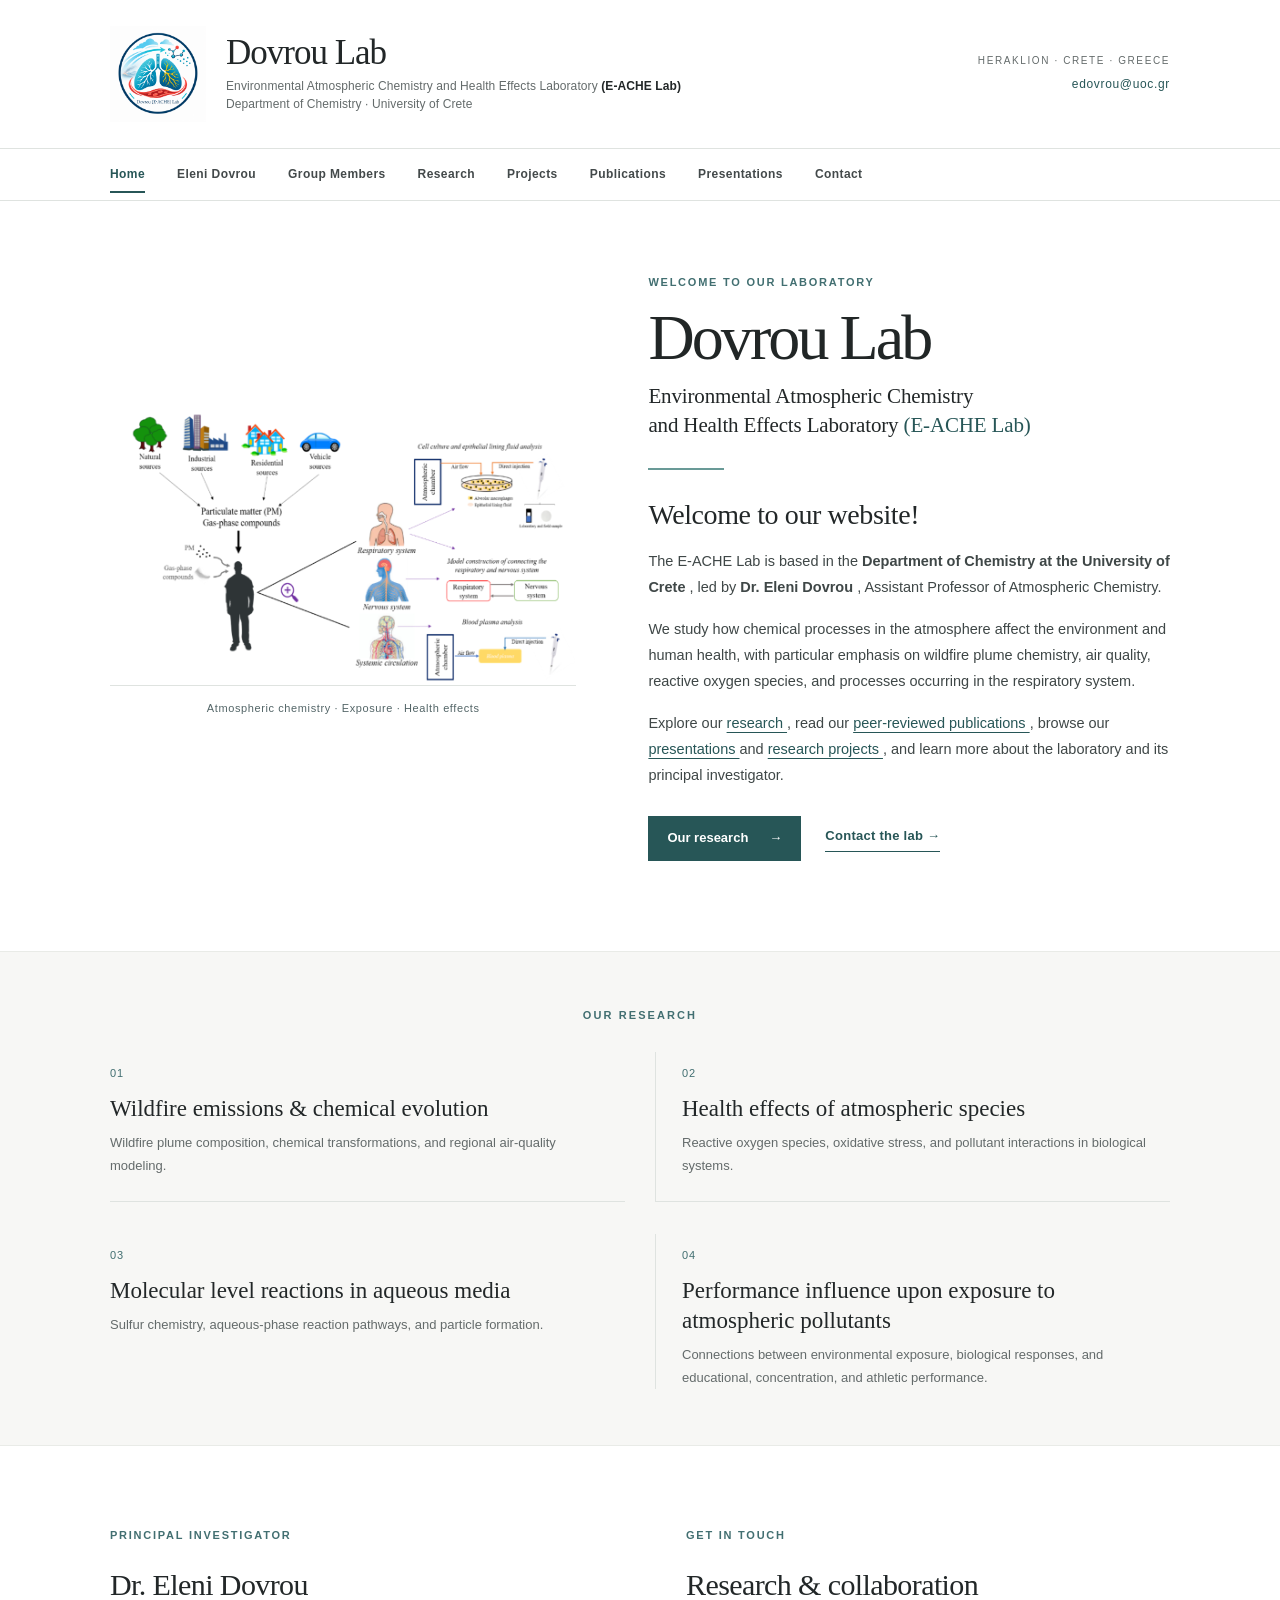
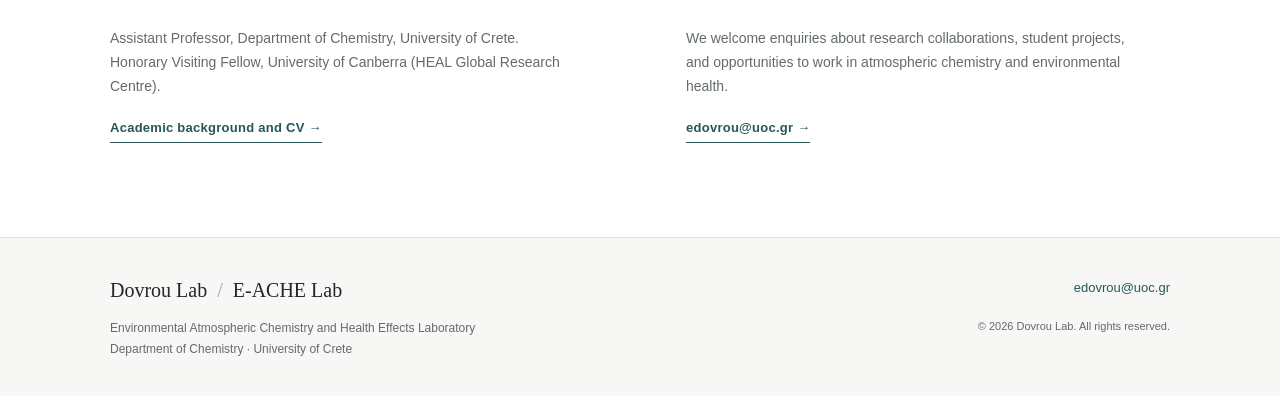
==== commit 9a870ceb: "Add files via upload" ====
--- a/index.html
+++ b/index.html
@@ -19,7 +19,7 @@
    Home | Dovrou Lab &ndash; Environmental Atmospheric Chemistry and Health Effects Laboratory (E-ACHE Lab) | Department of Chemistry | University of Crete
   </title>
   <link href="assets/dovrou-lab-favicon.png" rel="icon" type="image/png"/>
-  <link href="assets/style.css?v=20261120-research-images" rel="stylesheet"/>
+  <link href="assets/style.css?v=20261120-home-members-4" rel="stylesheet"/>
   <script defer="" src="assets/main.js?v=20261120-light">
   </script>
  </head>
@@ -168,39 +168,27 @@
      <div class="eyebrow-line">
       OUR RESEARCH
      </div>
-     <div class="focus-grid">
+     <div class="focus-grid focus-grid--four">
+      <!-- Edit the four research cards below to change the homepage descriptions. -->
       <a href="research.html#wildfires">
-       <span>
-        01
-       </span>
-       <h3>
-        Wildfire chemistry
-       </h3>
-       <p>
-        Chemical evolution of wildfire emissions and smoke plumes.
-       </p>
+       <span>01</span>
+       <h3>Wildfire emissions &amp; chemical evolution</h3>
+       <p>Wildfire plume composition, chemical transformations, and regional air-quality modeling.</p>
       </a>
       <a href="research.html#health">
-       <span>
-        02
-       </span>
-       <h3>
-        Atmosphere &amp; health
-       </h3>
-       <p>
-        Oxidative stress and interactions of pollutants with the human body.
-       </p>
+       <span>02</span>
+       <h3>Health effects of atmospheric species</h3>
+       <p>Reactive oxygen species, oxidative stress, and pollutant interactions in biological systems.</p>
       </a>
       <a href="research.html#air-quality">
-       <span>
-        03
-       </span>
-       <h3>
-        Air quality &amp; particles
-       </h3>
-       <p>
-        Multiphase chemistry, aerosols and indoor environments.
-       </p>
+       <span>03</span>
+       <h3>Molecular level reactions in aqueous media</h3>
+       <p>Sulfur chemistry, aqueous-phase reaction pathways, and particle formation.</p>
+      </a>
+      <a href="research.html#performance">
+       <span>04</span>
+       <h3>Performance influence upon exposure to atmospheric pollutants</h3>
+       <p>Connections between environmental exposure, biological responses, and educational, concentration, and athletic performance.</p>
       </a>
      </div>
     </div>
--- a/assets/style.css
+++ b/assets/style.css
@@ -215,3 +215,34 @@
   .research-direction#health .research-direction-image img { max-width:260px; }
   .research-direction--text-only { display:block; }
 }
+
+
+/* === Home research directions & group portraits (November 2026) === */
+/* Four homepage directions: two well-spaced columns on desktop. */
+.focus-grid--four { grid-template-columns: repeat(2, minmax(0, 1fr)); column-gap: 30px; row-gap: 32px; }
+.focus-grid--four a { min-width: 0; padding: 6px 26px 24px; border-left: 1px solid var(--line); border-bottom: 1px solid var(--line); }
+.focus-grid--four a:nth-child(odd) { padding-left: 0; border-left: 0; }
+.focus-grid--four a:nth-child(even) { padding-right: 0; }
+.focus-grid--four a:nth-child(n+3) { border-bottom: 0; padding-bottom: 0; }
+.focus-grid--four a h3 { font-size: 23px; }
+
+/* Team profiles: biography on the left, supplied portrait on the right. */
+.member-profile { display:grid; grid-template-columns:minmax(0, 1fr) 205px; gap:28px; align-items:start; }
+.member-details { min-width:0; }
+.member-profile .bio-title { font-size:29px; line-height:1.22; margin:0 0 8px; }
+.member-profile .bio-role { line-height:1.7; }
+.member-profile p { margin-bottom:15px; }
+.member-photo { display:block; width:100%; aspect-ratio:4 / 5; height:auto; object-fit:cover; object-position:center 36%; border:1px solid var(--line); background:var(--cloud); border-radius:3px; }
+
+@media (max-width:740px) {
+ .focus-grid--four { grid-template-columns:1fr; gap:19px; }
+ .focus-grid--four a,.focus-grid--four a:nth-child(odd),.focus-grid--four a:nth-child(even),.focus-grid--four a:nth-child(n+3) { border-left:0; border-bottom:1px solid var(--line); padding:0 0 18px; }
+ .focus-grid--four a:last-child { border-bottom:0; padding-bottom:0; }
+ .member-profile { grid-template-columns:minmax(0,1fr) 135px; gap:18px; }
+ .member-profile .bio-title { font-size:24px; }
+ .member-photo { aspect-ratio:3 / 4; }
+}
+@media (max-width:420px) {
+ .member-profile { grid-template-columns:1fr; }
+ .member-photo { grid-row:1; width:180px; max-width:70%; aspect-ratio:4 / 5; }
+}
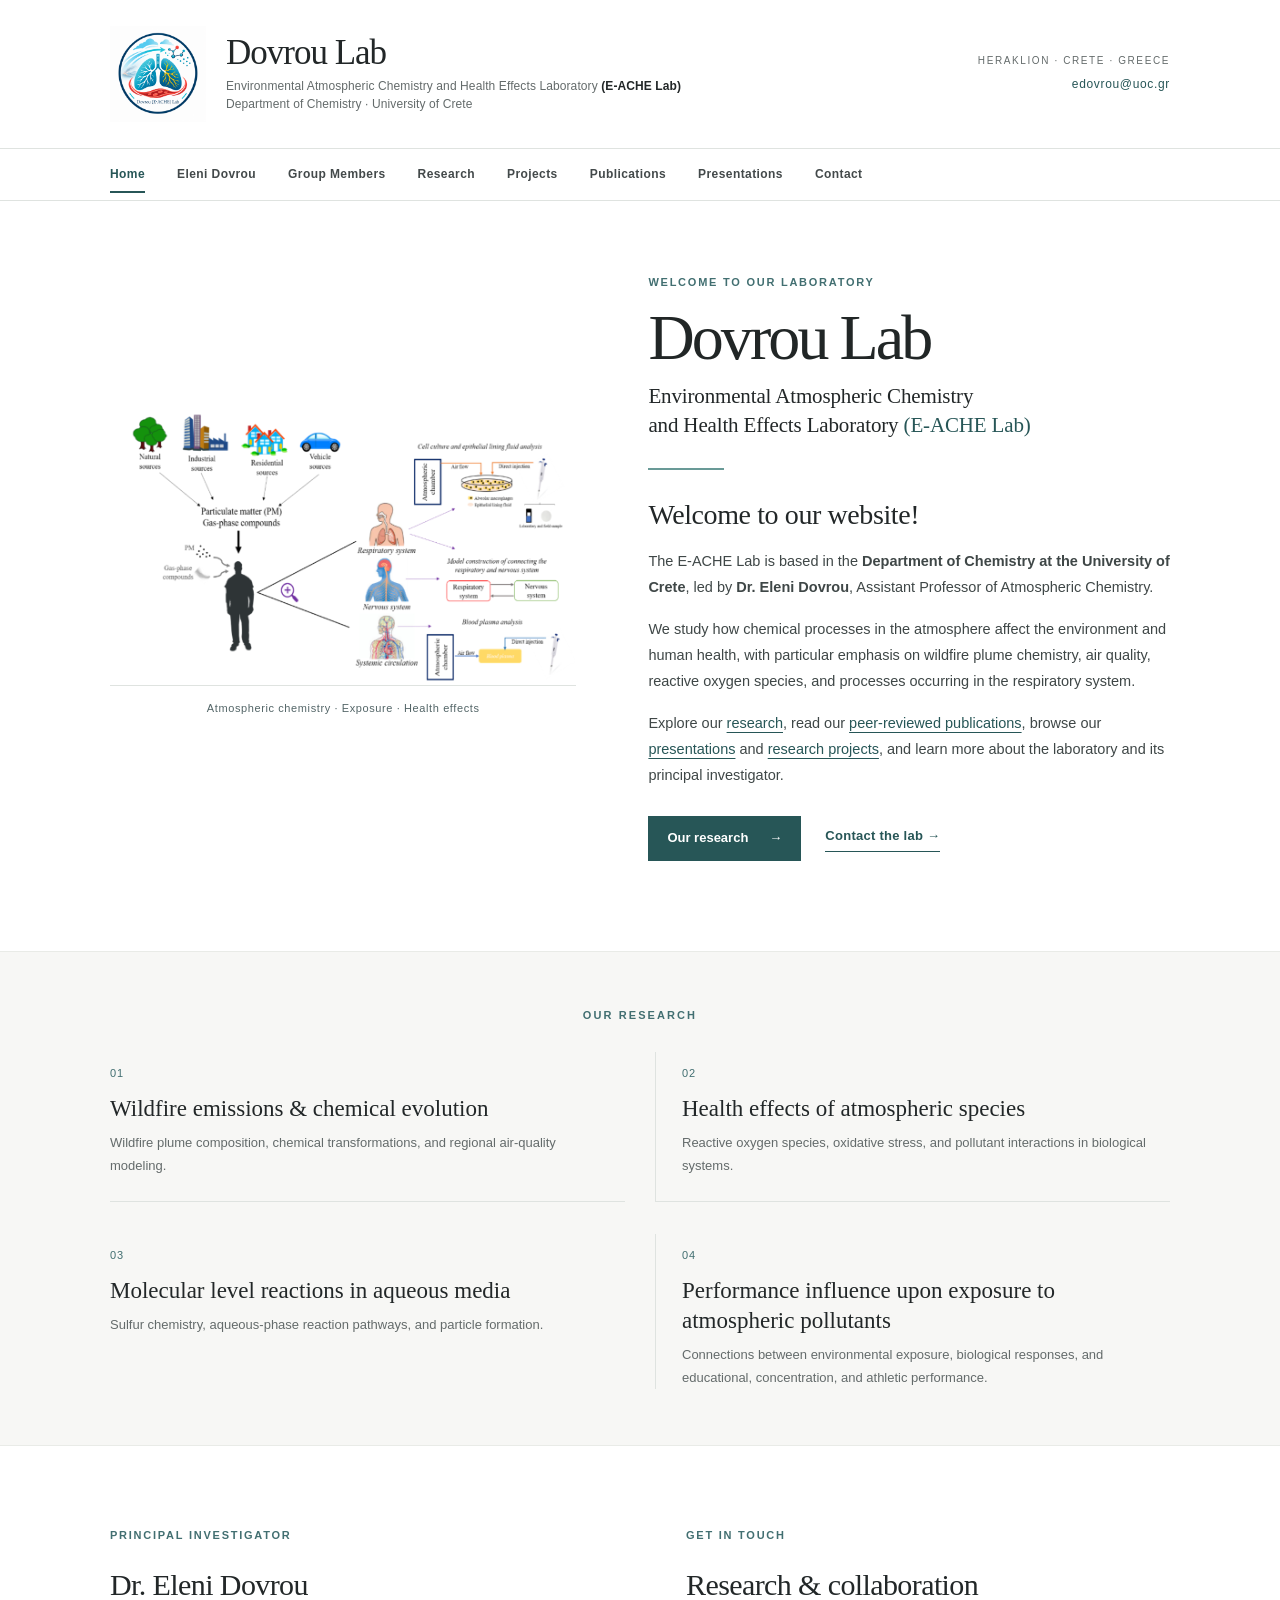
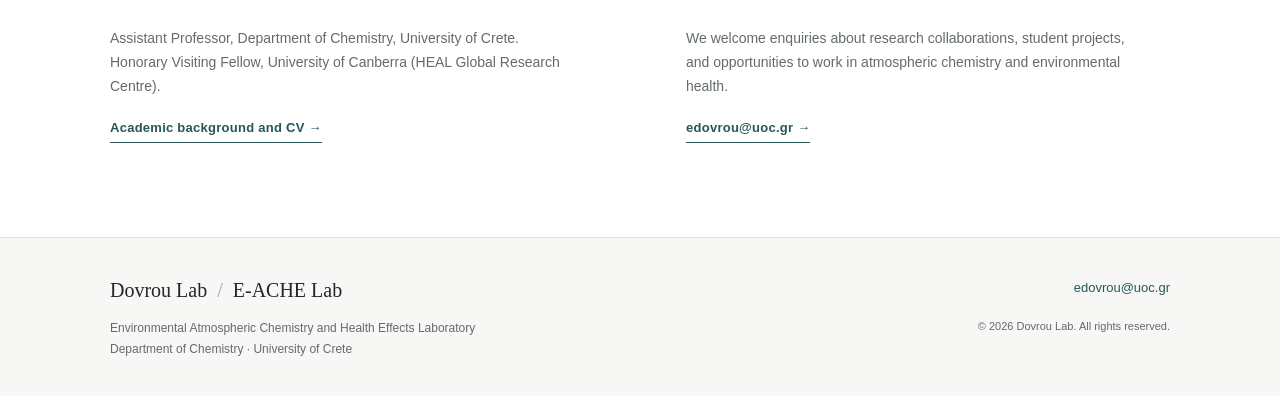
==== commit 2e1f7c9c: "Add files via upload" ====
--- a/index.html
+++ b/index.html
@@ -6,86 +6,59 @@
   - Change the text between tags without deleting the tags.
   - Use Command + F on Mac to search for a heading or phrase.
   - Save using "Commit changes" in GitHub.
-  - This version only makes HTML easier to read; it does not add omitted CV material.
+  - SEO title, description, and canonical URL are in the <head> below.
 -->
-<!-- E-ACHE Lab light redesign: November 2026 (look for this comment in GitHub) -->
+<!-- E-ACHE Lab light redesign: November 2026 -->
 <html lang="en">
  <head>
   <meta charset="utf-8"/>
   <meta content="width=device-width, initial-scale=1" name="viewport"/>
-  <meta content="Dovrou Lab &ndash; Environmental Atmospheric Chemistry and Health Effects Laboratory (E-ACHE Lab) | Department of Chemistry | University of Crete" name="description"/>
+
+  <!-- GOOGLE SEO: edit these if the lab's name or focus changes. -->
+  <title>Dovrou Lab | E-ACHE Lab | University of Crete</title>
+  <meta name="description" content="Dovrou Lab (E-ACHE Lab) at the Department of Chemistry, University of Crete. Research in atmospheric chemistry, wildfires, air quality, chemical mechanisms, reactive oxygen species and human health effects."/>
+  <link rel="canonical" href="https://elenidovrouuoc.github.io/"/>
+
   <meta content="#f9f8f5" name="theme-color"/>
-  <title>
-   Home | Dovrou Lab &ndash; Environmental Atmospheric Chemistry and Health Effects Laboratory (E-ACHE Lab) | Department of Chemistry | University of Crete
-  </title>
   <link href="assets/dovrou-lab-favicon.png" rel="icon" type="image/png"/>
   <link href="assets/style.css?v=20261120-home-members-4" rel="stylesheet"/>
-  <script defer="" src="assets/main.js?v=20261120-light">
-  </script>
+  <script defer="" src="assets/main.js?v=20261120-light"></script>
  </head>
  <body>
-  <a class="skip" href="#main">
-   Skip to content
-  </a>
+  <a class="skip" href="#main">Skip to content</a>
   <header class="site-head">
    <div class="shell head-top">
     <a aria-label="Dovrou Lab home" class="identity" href="index.html">
      <img alt="" class="lab-symbol" height="96" src="assets/dovrou-lab-logo.png" width="96"/>
      <span class="identity-text">
-      <strong>
-       Dovrou Lab
-      </strong>
+      <strong>Dovrou Lab</strong>
       <small>
        Environmental Atmospheric Chemistry and Health Effects Laboratory
-       <b>
-        (E-ACHE Lab)
-       </b>
+       <b>(E-ACHE Lab)</b>
        <br/>
        Department of Chemistry &middot; University of Crete
       </small>
      </span>
     </a>
     <div class="head-contact">
-     <span>
-      HERAKLION &middot; CRETE &middot; GREECE
-     </span>
-     <a href="mailto:edovrou@uoc.gr">
-      edovrou@uoc.gr
-     </a>
+     <span>HERAKLION &middot; CRETE &middot; GREECE</span>
+     <a href="mailto:edovrou@uoc.gr">edovrou@uoc.gr</a>
     </div>
     <button aria-controls="site-nav" aria-expanded="false" aria-label="Open navigation" class="menu-button" id="menu-button" type="button">
      Menu
-     <span aria-hidden="true">
-      ☰
-     </span>
+     <span aria-hidden="true">☰</span>
     </button>
    </div>
    <nav aria-label="Main navigation" class="main-nav" id="site-nav">
     <div class="shell nav-inner">
-     <a aria-current="page" href="index.html">
-      Home
-     </a>
-     <a href="about-me.html">
-      Eleni Dovrou
-     </a>
-     <a href="group-members.html">
-      Group Members
-     </a>
-     <a href="research.html">
-      Research
-     </a>
-     <a href="projects.html">
-      Projects
-     </a>
-     <a href="publications.html">
-      Publications
-     </a>
-     <a href="presentations.html">
-      Presentations
-     </a>
-     <a href="contact-me.html">
-      Contact
-     </a>
+     <a aria-current="page" href="index.html">Home</a>
+     <a href="about-me.html">Eleni Dovrou</a>
+     <a href="group-members.html">Group Members</a>
+     <a href="research.html">Research</a>
+     <a href="projects.html">Projects</a>
+     <a href="publications.html">Publications</a>
+     <a href="presentations.html">Presentations</a>
+     <a href="contact-me.html">Contact</a>
     </div>
    </nav>
   </header>
@@ -93,81 +66,45 @@
    <section class="home-hero shell">
     <div class="hero-art">
      <img alt="E-ACHE Lab research overview showing emission sources, inhalation, human biological systems, and laboratory experiments" height="1210" src="assets/home-research-overview.png" width="2048"/>
-     <div class="art-credit">
-      Atmospheric chemistry &middot; Exposure &middot; Health effects
-     </div>
+     <div class="art-credit">Atmospheric chemistry &middot; Exposure &middot; Health effects</div>
     </div>
     <div class="hero-copy">
-     <div class="small-kicker">
-      WELCOME TO OUR LABORATORY
-     </div>
-     <h1>
-      Dovrou Lab
-     </h1>
+     <div class="small-kicker">WELCOME TO OUR LABORATORY</div>
+     <h1>Dovrou Lab</h1>
      <div class="hero-subtitle">
       Environmental Atmospheric Chemistry
       <br/>
       and Health Effects Laboratory
-      <em>
-       (E-ACHE Lab)
-      </em>
+      <em>(E-ACHE Lab)</em>
      </div>
-     <div class="short-rule">
-     </div>
-     <h2>
-      Welcome to our website!
-     </h2>
+     <div class="short-rule"></div>
+     <h2>Welcome to our website!</h2>
      <p>
       The E-ACHE Lab is based in the
-      <strong>
-       Department of Chemistry at the University of Crete
-      </strong>
-      , led by
-      <strong>
-       Dr. Eleni Dovrou
-      </strong>
-      , Assistant Professor of Atmospheric Chemistry.
+      <strong>Department of Chemistry at the University of Crete</strong>, led by
+      <strong>Dr. Eleni Dovrou</strong>, Assistant Professor of Atmospheric Chemistry.
      </p>
      <p>
       We study how chemical processes in the atmosphere affect the environment and human health, with particular emphasis on wildfire plume chemistry, air quality, reactive oxygen species, and processes occurring in the respiratory system.
      </p>
      <p>
-      Explore our
-      <a href="research.html">
-       research
-      </a>
-      , read our
-      <a href="publications.html">
-       peer-reviewed publications
-      </a>
-      , browse our
-      <a href="presentations.html">
-       presentations
-      </a>
-      and
-      <a href="projects.html">
-       research projects
-      </a>
-      , and learn more about the laboratory and its principal investigator.
+      Explore our <a href="research.html">research</a>, read our
+      <a href="publications.html">peer-reviewed publications</a>, browse our
+      <a href="presentations.html">presentations</a> and
+      <a href="projects.html">research projects</a>, and learn more about the laboratory and its principal investigator.
      </p>
      <div class="hero-actions">
       <a class="button-primary" href="research.html">
        Our research
-       <span aria-hidden="true">
-        &rarr;
-       </span>
+       <span aria-hidden="true">&rarr;</span>
       </a>
-      <a class="plain-link" href="contact-me.html">
-       Contact the lab &rarr;
-      </a>
+      <a class="plain-link" href="contact-me.html">Contact the lab &rarr;</a>
      </div>
     </div>
    </section>
    <section class="focus-band">
     <div class="shell">
-     <div class="eyebrow-line">
-      OUR RESEARCH
-     </div>
+     <div class="eyebrow-line">OUR RESEARCH</div>
      <div class="focus-grid focus-grid--four">
       <!-- Edit the four research cards below to change the homepage descriptions. -->
       <a href="research.html#wildfires">
@@ -195,32 +132,20 @@
    </section>
    <section class="shell home-bottom">
     <div>
-     <div class="small-kicker">
-      PRINCIPAL INVESTIGATOR
-     </div>
-     <h2>
-      Dr. Eleni Dovrou
-     </h2>
+     <div class="small-kicker">PRINCIPAL INVESTIGATOR</div>
+     <h2>Dr. Eleni Dovrou</h2>
      <p>
       Assistant Professor, Department of Chemistry, University of Crete. Honorary Visiting Fellow, University of Canberra (HEAL Global Research Centre).
      </p>
-     <a class="under-link" href="about-me.html">
-      Academic background and CV &rarr;
-     </a>
+     <a class="under-link" href="about-me.html">Academic background and CV &rarr;</a>
     </div>
     <div>
-     <div class="small-kicker">
-      GET IN TOUCH
-     </div>
-     <h2>
-      Research &amp; collaboration
-     </h2>
+     <div class="small-kicker">GET IN TOUCH</div>
+     <h2>Research &amp; collaboration</h2>
      <p>
       We welcome enquiries about research collaborations, student projects, and opportunities to work in atmospheric chemistry and environmental health.
      </p>
-     <a class="under-link" href="mailto:edovrou@uoc.gr">
-      edovrou@uoc.gr &rarr;
-     </a>
+     <a class="under-link" href="mailto:edovrou@uoc.gr">edovrou@uoc.gr &rarr;</a>
     </div>
    </section>
   </main>
@@ -229,9 +154,7 @@
     <div>
      <span class="footer-name">
       Dovrou Lab
-      <span class="foot-separator">
-       /
-      </span>
+      <span class="foot-separator">/</span>
       E-ACHE Lab
      </span>
      <p>
@@ -241,14 +164,10 @@
      </p>
     </div>
     <div>
-     <a href="mailto:edovrou@uoc.gr">
-      edovrou@uoc.gr
-     </a>
+     <a href="mailto:edovrou@uoc.gr">edovrou@uoc.gr</a>
      <div class="footer-small">
       &copy;
-      <span id="copyright-year">
-       2026
-      </span>
+      <span id="copyright-year">2026</span>
       Dovrou Lab. All rights reserved.
      </div>
     </div>
@@ -256,4 +175,3 @@
   </footer>
  </body>
 </html>
-
